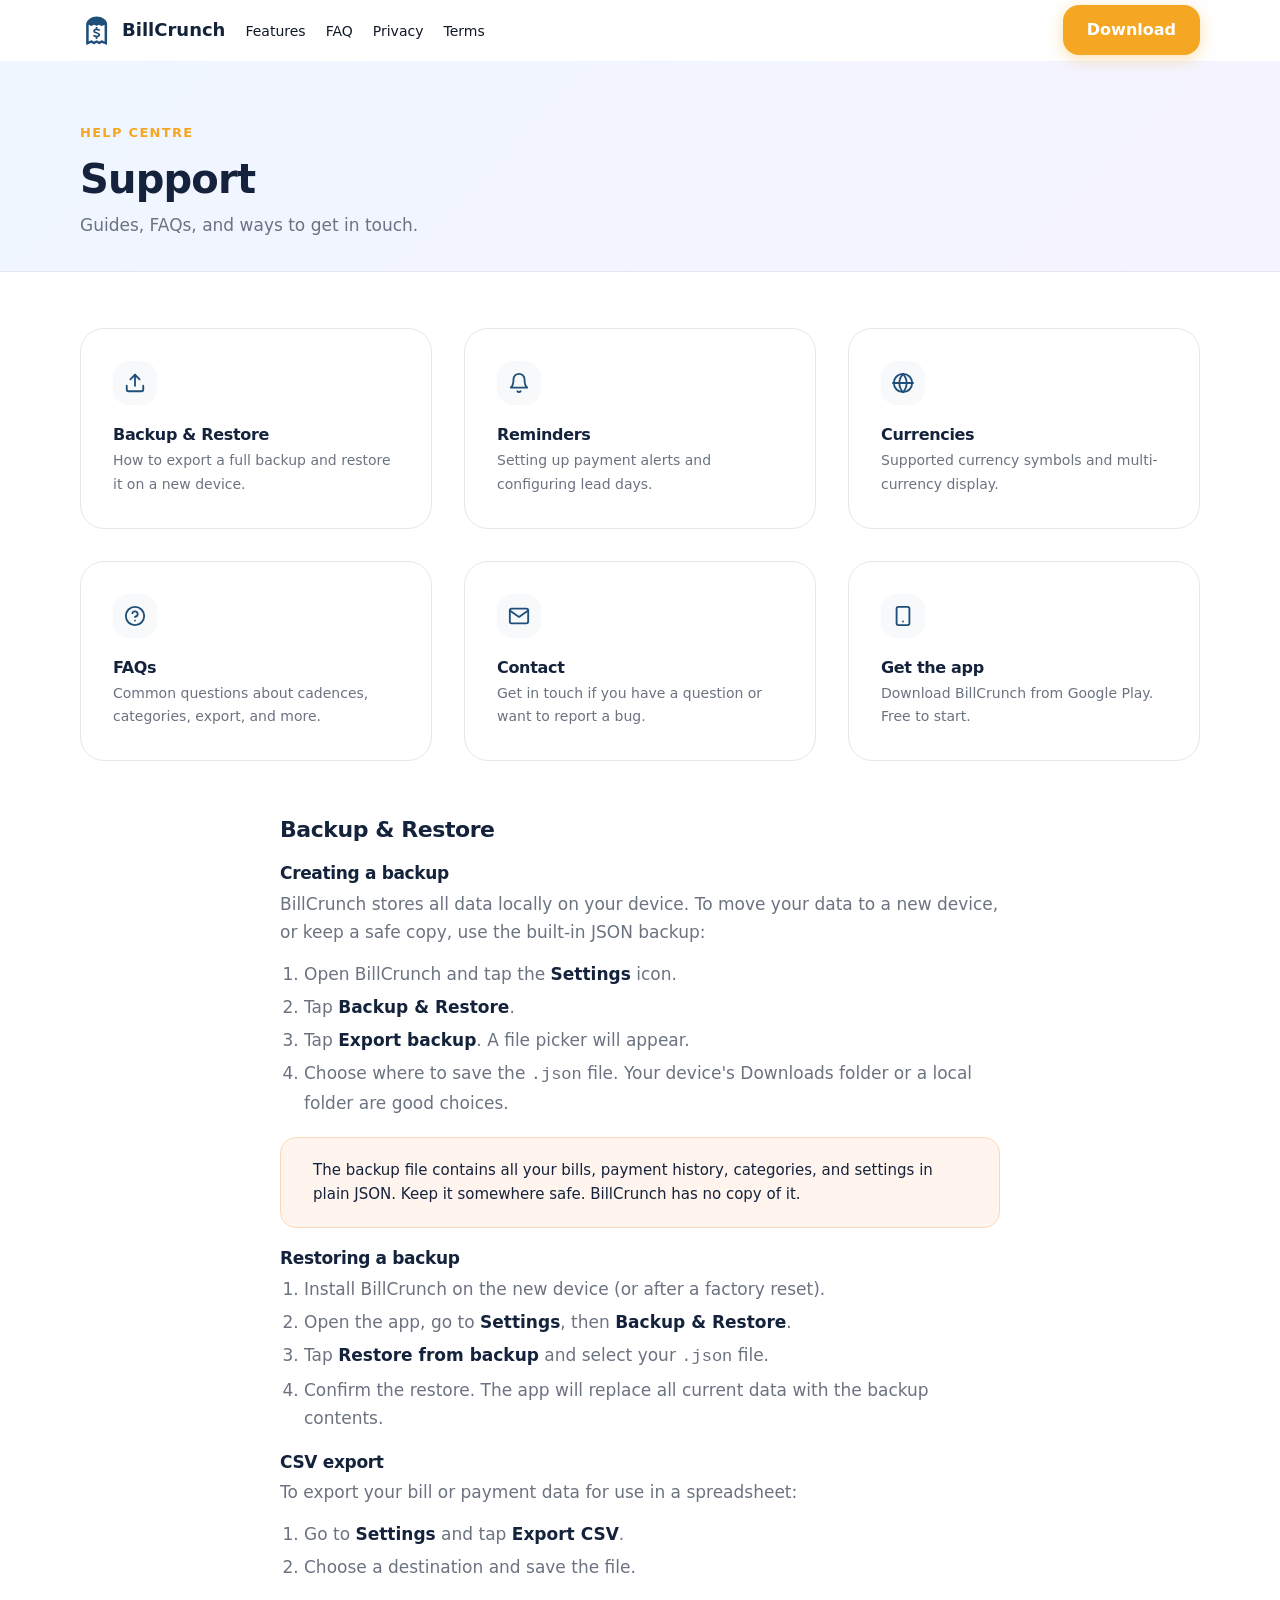
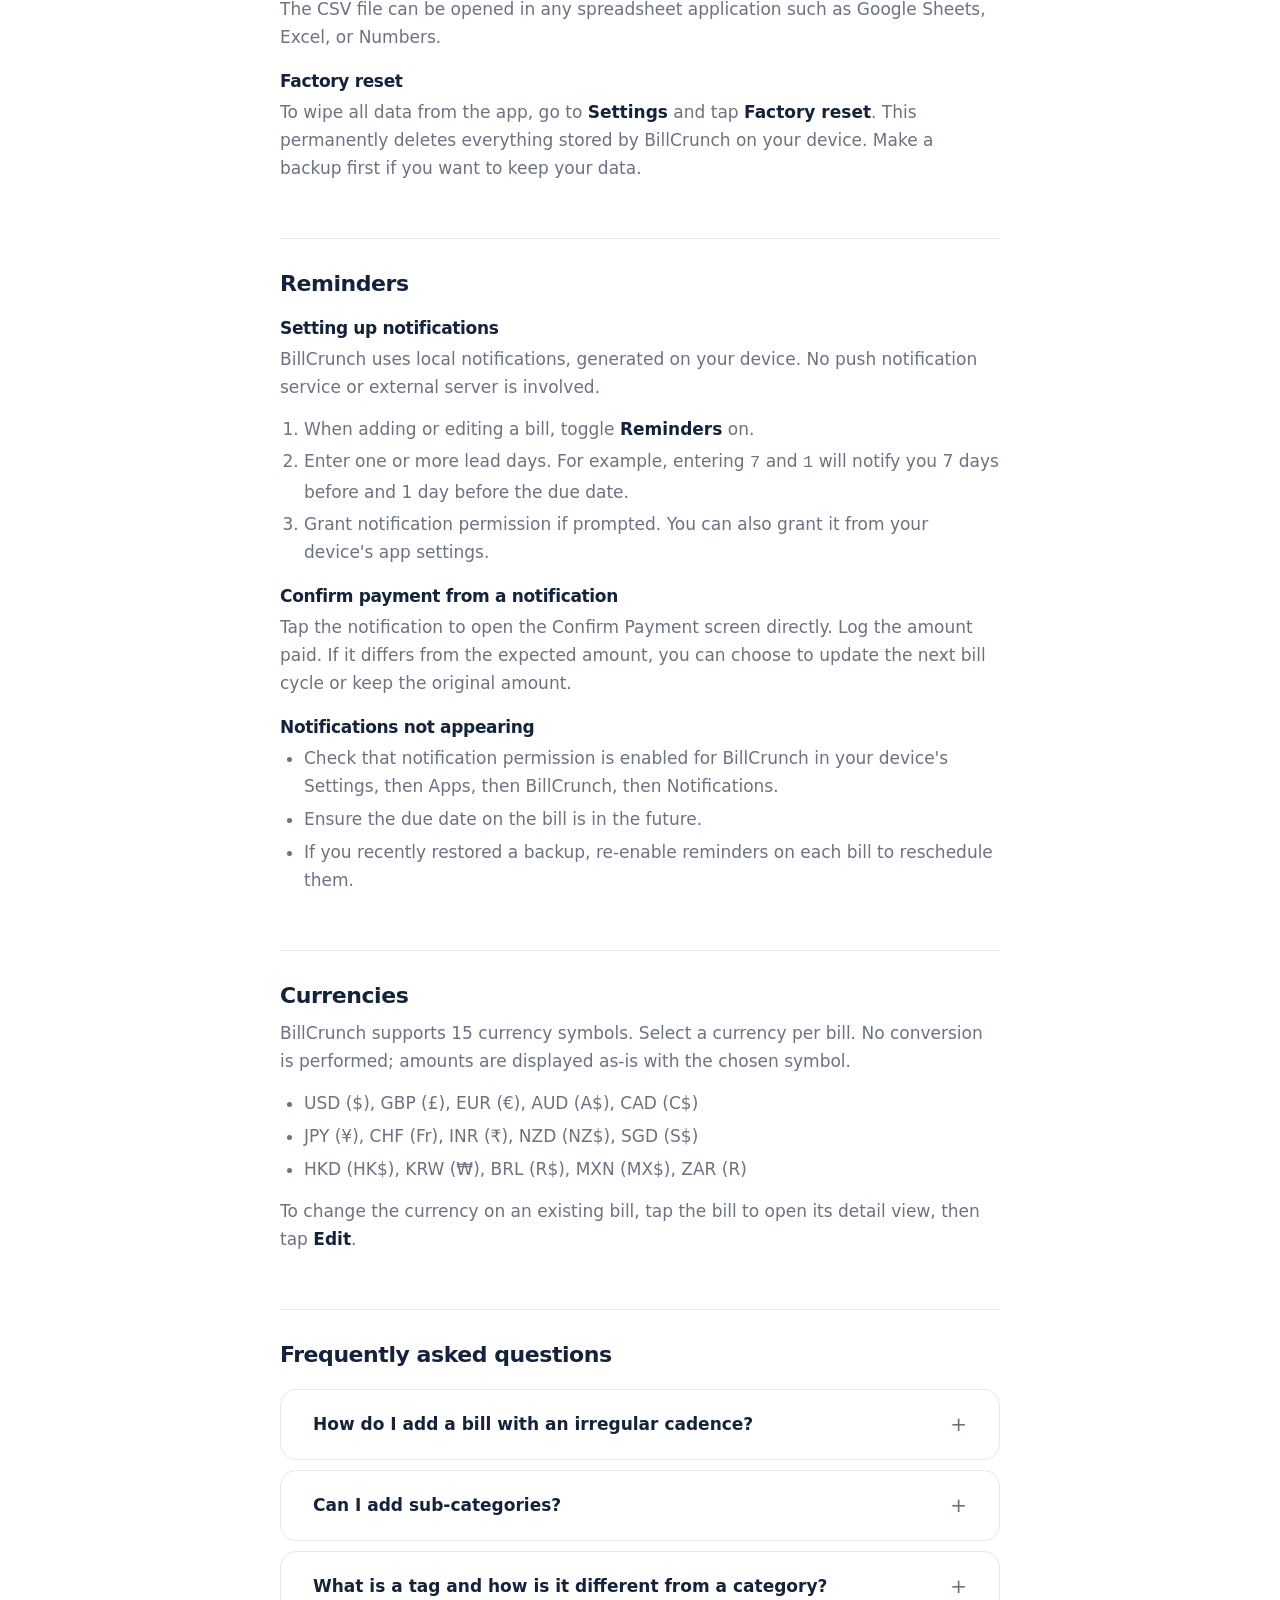
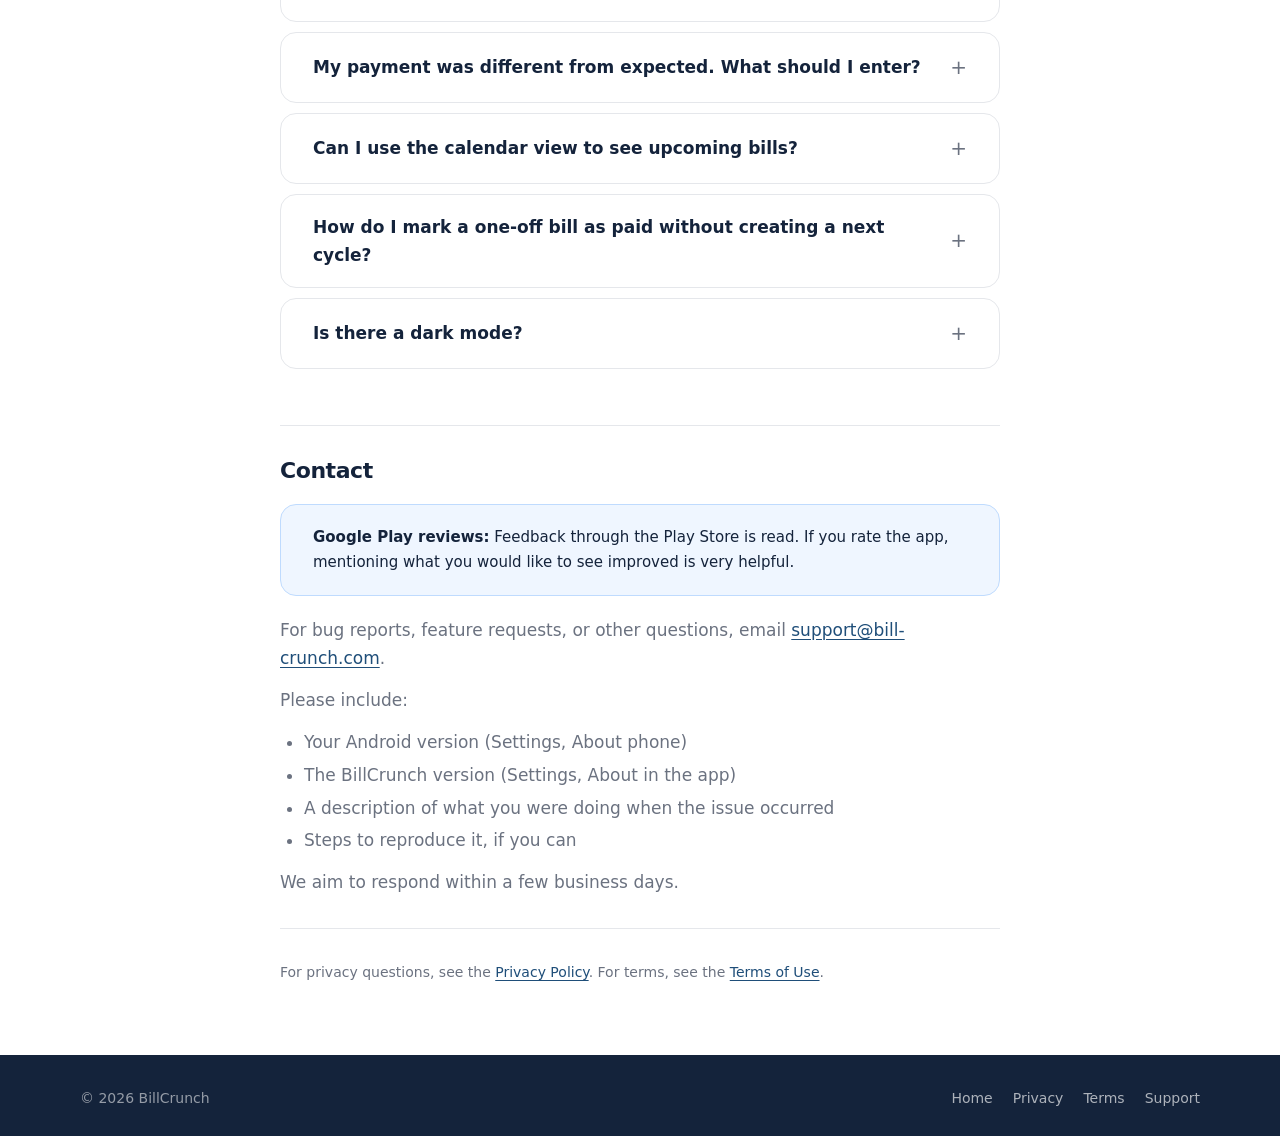
==== support.html @ 040e3c84 "Replit v3" ====
<!DOCTYPE html>
<html lang="en">
<head>
  <meta charset="UTF-8">
  <meta name="viewport" content="width=device-width, initial-scale=1.0">
  <title>Support — BillCrunch</title>
  <meta name="description" content="BillCrunch support: backup and restore guides, FAQs, and contact information.">

  <meta property="og:title"       content="Support — BillCrunch">
  <meta property="og:description" content="Help with BillCrunch: backup, restore, export, reminders, and more.">
  <meta property="og:url"         content="https://www.bill-crunch.com/support.html">
  <meta property="og:type"        content="website">

  <link rel="icon" href="assets/favicon.svg" type="image/svg+xml">
  <link rel="stylesheet" href="styles.css">

  <!-- Plausible analytics (uncomment with real domain when live) -->
  <!-- <script defer data-domain="bill-crunch.com" src="https://plausible.io/js/script.js"></script> -->
</head>
<body>

<a href="#main" class="skip-link">Skip to content</a>

<!-- ── Header ─────────────────────────────────────────────── -->
<header class="site-header inner-header" id="site-header" role="banner">
  <div class="container">
    <nav class="nav" aria-label="Main navigation">
      <a href="index.html" class="nav__logo" aria-label="BillCrunch home">
        <svg class="nav__logo-mark" viewBox="190 150 620 620" aria-hidden="true" color="var(--navy)">
          <path fill="currentColor" d="M715,713c1-69.4,0-370.5,0-373.6v-.2c-2.8-35.7-26-71.6-63.6-98.4-38.8-27.7-88.1-43-138.8-43s-96.3,15.4-135.3,42.2c-41,28.2-65.2,64.7-68.3,103h0c0,0,0,393,0,393-.2,3.4,1.2,6.3,3.8,8.1,2.7,1.9,6.4,2.5,10.5,1.3l86.5-36.5,2.1.6,46.7,26.2,7.5-.8,45.6-26.2c.2-.1.5-.1.6,0l44.5,25.2c5.5,3.2,9.7,1.4,13,0,7.5-3.2,15-8,22.3-12.8,6.3-4.1,12.9-8.4,19.1-11.2q2.8-1.3,5.2-.3c.7.3,1.4.6,2.3.9,14.3,5.3,28.7,11.9,42.8,18.2,12.8,5.7,25.9,11.7,39.1,16.8h.1c1.1.4,2.9.7,4.7.7s5.4-.6,7.2-2.2c2.2-2.1,2.8-5.5,2.4-26.1,0-2.2,0-3.9,0-4.8ZM420.3,378l1.2,1.8c.5-.2.9-.5,1.4-.7,6.6-3.1,13.2-7,19.5-10.8,6.2-3.7,12.7-7.6,19-10.4.5-.2,1-.5,1.5-.7,2.2-1.1,2.4-1,2.7-.9,6.2,3.2,12.6,7.1,18.7,10.9,6.5,4,13.3,8.2,20.1,11.6l1.1.6c5.1,2.6,7.1,2.9,13.2.3,6.6-2.9,13.3-7.2,19.8-11.5,6.5-4.3,13.2-8.7,19.4-11.2.3-.1.7-.3,1-.4.1,0,.3-.1.5-.2l45.7,25,.3.2c5.6,2.3,11.1,0,15.1-1.8.6-.2,1.1-.5,1.6-.7,9.5-3.9,18.7-8.5,27.7-13,5.3-2.7,10.8-5.4,16.3-8l.3,324.1c-5.4-1.4-14.6-6-22.8-10.1-5.2-2.6-10-5-14-6.7-.5-.2-1.1-.5-1.8-.8-7.4-3.2-13.8-5.8-17.6-5.5h-.9c0,0-.8.5-.8.5-9.9,4.8-19.6,10.4-29,15.8-5.1,2.9-10.3,6-15.6,8.8l-.9.2-51-26.5-50.4,26.2c-10.7-4.7-21-10.8-31-16.6-3.8-2.2-8.1-4.7-12.2-7.1l-.7-.3c-6-2.2-12.1.6-16.7,2.7-.9.4-1.8.8-2.6,1.1-8.2,3.4-16.3,7.1-24.2,10.8-5.1,2.4-10.4,4.8-15.7,7.1v-323.3c9.7,4.2,19.5,8.8,29,13.4,6.7,3.2,13.5,6.5,20.3,9.6,5.4,2.5,10.3,0,13.5-1.5l-1.1-1.8h0Z"/>
          <path fill="currentColor" d="M450.5,585.3c.7.4,1.4.8,2.2,1.2,12.8,7.4,27.6,11.3,41.8,14.6.2,2.6,0,9.2-.2,14.2-.2,6.7-.4,13,0,15.3.5,3.5,1.8,4.8,5.2,5.2,2.3.3,6.5.4,10.8.4s9.7-.2,12.2-.5c1.5-.2,5.4-.6,6-4.5l.3-29.6c30.3-5.8,46.9-18.6,50.5-39.3,6.9-39.5-28.4-51.2-56.7-60.5-4.5-1.5-8.8-2.9-12.9-4.4l-.8-.3c-5.8-2.1-23.3-8.6-25.1-14.5-.9-3.1-.7-5.9.7-8.4,2-3.6,6.5-6.5,12.4-8,23.2-6.1,47.2,5.6,63.3,15h.2c0,.1.2.2.2.2,1.5.5,2.9,0,3.7-.2,3.2-1,5.5-5.5,8.9-12.9,1.6-3.4,3.2-7,4.4-8.3l.3-.3.2-.4c.8-2.2.7-4.2-.2-5.7,0,0-1-1.5-11.7-7.1-11-5.8-23.7-10.2-37.8-13v-28.5c0-1.3-2-3.3-3.3-3.3h-26.9c-3.3,0-4,5.1-4,5.2-.3,2.2-.1,7.8,0,13.8.1,4.4.3,10.1.2,12.6-17.7,2.6-33,11.6-41.1,24.2-6.6,10.3-8.1,22.5-4.1,35.2,7.1,22.6,31.1,29.9,54.3,37,13.6,4.1,26.4,8,34.8,14.7,4,3.2,5.8,7,5.2,11-.7,4.8-4.8,9.1-10.6,11.4-22.1,8.6-50.5-2.5-61.7-7.7-.9-.4-2.1-1.2-3.4-2-4.5-2.8-11.4-7.1-15.1-1.4-1.8,2.7-6.6,13.8-7.7,17.1-2.5,7.7.4,9.7,5.3,12.4Z"/>
        </svg>
        BillCrunch
      </a>

      <ul class="nav__links" id="nav-links" role="list">
        <li><a href="index.html#features">Features</a></li>
        <li><a href="index.html#faq">FAQ</a></li>
        <li><a href="privacy.html">Privacy</a></li>
        <li><a href="terms.html">Terms</a></li>
      </ul>

      <!-- TODO: replace href with real Google Play listing URL -->
      <a href="#" class="btn btn--primary nav__cta">Download</a>

      <button class="nav__toggle" id="nav-toggle" aria-expanded="false" aria-controls="nav-links" aria-label="Toggle navigation">
        <span></span><span></span><span></span>
      </button>
    </nav>
  </div>
</header>

<!-- ── Inner hero ─────────────────────────────────────────── -->
<div class="inner-hero">
  <div class="container">
    <p class="section-eyebrow">Help centre</p>
    <h1>Support</h1>
    <p style="color:var(--muted); font-size:1.0625rem; margin-top:.5rem;">Guides, FAQs, and ways to get in touch.</p>
  </div>
</div>

<!-- ── Main ───────────────────────────────────────────────── -->
<main id="main">
  <div class="container">

    <!-- Quick-help cards -->
    <section class="support-cards" aria-label="Support topics">

      <a href="#backup" class="support-card">
        <div class="support-card__icon" aria-hidden="true">
          <svg viewBox="0 0 24 24" fill="none" stroke="currentColor" stroke-width="2" stroke-linecap="round" stroke-linejoin="round"><path d="M21 15v4a2 2 0 0 1-2 2H5a2 2 0 0 1-2-2v-4"/><polyline points="17 8 12 3 7 8"/><line x1="12" y1="3" x2="12" y2="15"/></svg>
        </div>
        <h3>Backup &amp; Restore</h3>
        <p>How to export a full backup and restore it on a new device.</p>
      </a>

      <a href="#reminders" class="support-card">
        <div class="support-card__icon" aria-hidden="true">
          <svg viewBox="0 0 24 24" fill="none" stroke="currentColor" stroke-width="2" stroke-linecap="round" stroke-linejoin="round"><path d="M18 8A6 6 0 0 0 6 8c0 7-3 9-3 9h18s-3-2-3-9"/><path d="M13.73 21a2 2 0 0 1-3.46 0"/></svg>
        </div>
        <h3>Reminders</h3>
        <p>Setting up payment alerts and configuring lead days.</p>
      </a>

      <a href="#currencies" class="support-card">
        <div class="support-card__icon" aria-hidden="true">
          <svg viewBox="0 0 24 24" fill="none" stroke="currentColor" stroke-width="2" stroke-linecap="round" stroke-linejoin="round"><circle cx="12" cy="12" r="10"/><line x1="1" y1="12" x2="23" y2="12"/><path d="M12 2a15.3 15.3 0 0 1 4 10 15.3 15.3 0 0 1-4 10 15.3 15.3 0 0 1-4-10 15.3 15.3 0 0 1 4-10z"/></svg>
        </div>
        <h3>Currencies</h3>
        <p>Supported currency symbols and multi-currency display.</p>
      </a>

      <a href="#faq" class="support-card">
        <div class="support-card__icon" aria-hidden="true">
          <svg viewBox="0 0 24 24" fill="none" stroke="currentColor" stroke-width="2" stroke-linecap="round" stroke-linejoin="round"><circle cx="12" cy="12" r="10"/><path d="M9.09 9a3 3 0 0 1 5.83 1c0 2-3 3-3 3"/><line x1="12" y1="17" x2="12.01" y2="17"/></svg>
        </div>
        <h3>FAQs</h3>
        <p>Common questions about cadences, categories, export, and more.</p>
      </a>

      <a href="#contact" class="support-card">
        <div class="support-card__icon" aria-hidden="true">
          <svg viewBox="0 0 24 24" fill="none" stroke="currentColor" stroke-width="2" stroke-linecap="round" stroke-linejoin="round"><path d="M4 4h16c1.1 0 2 .9 2 2v12c0 1.1-.9 2-2 2H4c-1.1 0-2-.9-2-2V6c0-1.1.9-2 2-2z"/><polyline points="22,6 12,13 2,6"/></svg>
        </div>
        <h3>Contact</h3>
        <p>Get in touch if you have a question or want to report a bug.</p>
      </a>

      <a href="index.html#get-the-app" class="support-card">
        <div class="support-card__icon" aria-hidden="true">
          <svg viewBox="0 0 24 24" fill="none" stroke="currentColor" stroke-width="2" stroke-linecap="round" stroke-linejoin="round"><rect x="5" y="2" width="14" height="20" rx="2" ry="2"/><line x1="12" y1="18" x2="12.01" y2="18"/></svg>
        </div>
        <h3>Get the app</h3>
        <p>Download BillCrunch from Google Play. Free to start.</p>
      </a>

    </section>

    <article class="prose-page prose-page--flush-top">

      <!-- Backup -->
      <h2 id="backup">Backup &amp; Restore</h2>

      <h3>Creating a backup</h3>
      <p>BillCrunch stores all data locally on your device. To move your data to a new device, or keep a safe copy, use the built-in JSON backup:</p>
      <ol>
        <li>Open BillCrunch and tap the <strong>Settings</strong> icon.</li>
        <li>Tap <strong>Backup &amp; Restore</strong>.</li>
        <li>Tap <strong>Export backup</strong>. A file picker will appear.</li>
        <li>Choose where to save the <code>.json</code> file. Your device's Downloads folder or a local folder are good choices.</li>
      </ol>
      <div class="callout">
        The backup file contains all your bills, payment history, categories, and settings in plain JSON. Keep it somewhere safe. BillCrunch has no copy of it.
      </div>

      <h3>Restoring a backup</h3>
      <ol>
        <li>Install BillCrunch on the new device (or after a factory reset).</li>
        <li>Open the app, go to <strong>Settings</strong>, then <strong>Backup &amp; Restore</strong>.</li>
        <li>Tap <strong>Restore from backup</strong> and select your <code>.json</code> file.</li>
        <li>Confirm the restore. The app will replace all current data with the backup contents.</li>
      </ol>

      <h3>CSV export</h3>
      <p>To export your bill or payment data for use in a spreadsheet:</p>
      <ol>
        <li>Go to <strong>Settings</strong> and tap <strong>Export CSV</strong>.</li>
        <li>Choose a destination and save the file.</li>
      </ol>
      <p>The CSV file can be opened in any spreadsheet application such as Google Sheets, Excel, or Numbers.</p>

      <h3>Factory reset</h3>
      <p>To wipe all data from the app, go to <strong>Settings</strong> and tap <strong>Factory reset</strong>. This permanently deletes everything stored by BillCrunch on your device. Make a backup first if you want to keep your data.</p>

      <!-- Reminders -->
      <h2 id="reminders">Reminders</h2>

      <h3>Setting up notifications</h3>
      <p>BillCrunch uses local notifications, generated on your device. No push notification service or external server is involved.</p>
      <ol>
        <li>When adding or editing a bill, toggle <strong>Reminders</strong> on.</li>
        <li>Enter one or more lead days. For example, entering <code>7</code> and <code>1</code> will notify you 7 days before and 1 day before the due date.</li>
        <li>Grant notification permission if prompted. You can also grant it from your device's app settings.</li>
      </ol>

      <h3>Confirm payment from a notification</h3>
      <p>Tap the notification to open the Confirm Payment screen directly. Log the amount paid. If it differs from the expected amount, you can choose to update the next bill cycle or keep the original amount.</p>

      <h3>Notifications not appearing</h3>
      <ul>
        <li>Check that notification permission is enabled for BillCrunch in your device's Settings, then Apps, then BillCrunch, then Notifications.</li>
        <li>Ensure the due date on the bill is in the future.</li>
        <li>If you recently restored a backup, re-enable reminders on each bill to reschedule them.</li>
      </ul>

      <!-- Currencies -->
      <h2 id="currencies">Currencies</h2>
      <p>BillCrunch supports 15 currency symbols. Select a currency per bill. No conversion is performed; amounts are displayed as-is with the chosen symbol.</p>
      <ul>
        <li>USD ($), GBP (&pound;), EUR (&euro;), AUD (A$), CAD (C$)</li>
        <li>JPY (&yen;), CHF (Fr), INR (&#x20B9;), NZD (NZ$), SGD (S$)</li>
        <li>HKD (HK$), KRW (&#x20A9;), BRL (R$), MXN (MX$), ZAR (R)</li>
      </ul>
      <p>To change the currency on an existing bill, tap the bill to open its detail view, then tap <strong>Edit</strong>.</p>

      <!-- FAQ -->
      <h2 id="faq">Frequently asked questions</h2>

      <div class="faq-list" style="margin-top:var(--space-md);">

        <details class="faq-item">
          <summary>How do I add a bill with an irregular cadence?</summary>
          <div class="faq-body">
            <p>When adding a bill, choose <strong>Custom</strong> from the cadence options. Enter the number of units and select Days, Weeks, or Months. For example, "every 5 weeks" or "every 3 months".</p>
          </div>
        </details>

        <details class="faq-item">
          <summary>Can I add sub-categories?</summary>
          <div class="faq-body">
            <p>Yes. Under each of the six main categories (Property, Subscriptions, Utilities, Insurance, Vehicle, Personal) you can add, rename, or remove sub-categories. Go to <strong>Settings</strong>, then <strong>Categories</strong> to manage them.</p>
          </div>
        </details>

        <details class="faq-item">
          <summary>What is a tag and how is it different from a category?</summary>
          <div class="faq-body">
            <p>Categories are the primary grouping (the six defaults). Tags are optional free-form labels you can add to any bill as a secondary filter. For example, you might tag several bills as "Business" to view them separately from personal expenses.</p>
          </div>
        </details>

        <details class="faq-item">
          <summary>My payment was different from expected. What should I enter?</summary>
          <div class="faq-body">
            <p>In the Confirm Payment screen, enter the amount you actually paid. BillCrunch will record the variance. You can then choose whether to update the expected amount for future cycles or leave it as-is.</p>
          </div>
        </details>

        <details class="faq-item">
          <summary>Can I use the calendar view to see upcoming bills?</summary>
          <div class="faq-body">
            <p>Yes. The Calendar tab shows all due dates across the month. Tap a date to see which bills are due on that day.</p>
          </div>
        </details>

        <details class="faq-item">
          <summary>How do I mark a one-off bill as paid without creating a next cycle?</summary>
          <div class="faq-body">
            <p>When you confirm payment for a one-off bill, BillCrunch records it in history and marks it as complete. No next cycle is created. The bill will appear in your history but will no longer appear in the dashboard or forecast.</p>
          </div>
        </details>

        <details class="faq-item">
          <summary>Is there a dark mode?</summary>
          <div class="faq-body">
            <p>BillCrunch follows your device's system appearance setting. If your device is set to dark mode, the app will display in dark mode automatically.</p>
          </div>
        </details>

      </div>

      <!-- Contact -->
      <h2 id="contact">Contact</h2>

      <div class="callout callout--blue">
        <strong>Google Play reviews:</strong> Feedback through the Play Store is read. If you rate the app, mentioning what you would like to see improved is very helpful.
      </div>

      <p>For bug reports, feature requests, or other questions, email <a href="mailto:support@bill-crunch.com">support@bill-crunch.com</a>.</p>
      <p>Please include:</p>
      <ul>
        <li>Your Android version (Settings, About phone)</li>
        <li>The BillCrunch version (Settings, About in the app)</li>
        <li>A description of what you were doing when the issue occurred</li>
        <li>Steps to reproduce it, if you can</li>
      </ul>
      <p>We aim to respond within a few business days.</p>

      <hr class="divider">
      <p class="prose-footnote">For privacy questions, see the <a href="privacy.html">Privacy Policy</a>. For terms, see the <a href="terms.html">Terms of Use</a>.</p>

    </article>
  </div>
</main>

<!-- ── Slim footer ─────────────────────────────────────────── -->
<footer class="inner-footer" role="contentinfo">
  <div class="container">
    <div class="inner-footer__inner">
      <p>&copy; <span class="footer-year"></span> BillCrunch</p>
      <nav class="inner-footer__links" aria-label="Footer navigation">
        <a href="index.html">Home</a>
        <a href="privacy.html">Privacy</a>
        <a href="terms.html">Terms</a>
        <a href="support.html" aria-current="page">Support</a>
      </nav>
    </div>
  </div>
</footer>

<script>
  const header = document.getElementById('site-header');
  window.addEventListener('scroll', () => {
    header.classList.toggle('scrolled', window.scrollY > 8);
  }, { passive: true });

  const toggle = document.getElementById('nav-toggle');
  const links  = document.getElementById('nav-links');
  toggle.addEventListener('click', () => {
    const open = toggle.getAttribute('aria-expanded') === 'true';
    toggle.setAttribute('aria-expanded', String(!open));
    links.classList.toggle('is-open', !open);
  });

  document.querySelectorAll('.footer-year').forEach(el => {
    el.textContent = new Date().getFullYear();
  });
</script>

</body>
</html>
---- styles.css ----
/* ============================================================
   BillCrunch — shared stylesheet
   Design language v2 "lively"
   System fonts only | No external dependencies
   ============================================================ */

/* ── Custom properties ─────────────────────────────────────── */
:root {
  /* Brand */
  --navy:       #1F4E79;
  --ink:        #14233B;
  --orange:     #F5A623;
  --orange-dk:  #D48B15;

  /* Category palette */
  --cat-property:     #FF6B6B;
  --cat-subscriptions:#A78BFA;
  --cat-utilities:    #FFD60A;
  --cat-insurance:    #3B82F6;
  --cat-vehicle:      #30D158;
  --cat-personal:     #FF9F0A;

  /* Section tints */
  --tint-peach:   #FFF4EE;
  --tint-lavender:#F5F3FF;
  --tint-mint:    #EDFBF4;
  --tint-sky:     #EFF6FF;

  /* Neutrals */
  --surface:  #FFFFFF;
  --bg:       #F8F9FA;
  --border:   #E5E7EB;
  --text:     #111827;
  --muted:    #6B7280;
  --light-text:#9CA3AF;

  /* Spacing */
  --space-xs:  .375rem;
  --space-sm:  .75rem;
  --space-md:  1.25rem;
  --space-lg:  2rem;
  --space-xl:  3.5rem;
  --space-2xl: 6rem;

  /* Layout */
  --max-w:   1200px;
  --col-gap: clamp(1rem, 3vw, 2rem);

  /* Typography */
  --font-sans: ui-sans-serif, system-ui, -apple-system, BlinkMacSystemFont,
               "Segoe UI", Roboto, "Helvetica Neue", Arial, sans-serif;
  --font-mono: ui-monospace, "Cascadia Code", "Fira Mono", monospace;

  /* Radius */
  --r-sm: .5rem;
  --r-md: 1rem;
  --r-lg: 1.5rem;
  --r-xl: 2rem;

  /* Shadows */
  --shadow-sm:  0 1px 3px rgba(0,0,0,.08), 0 1px 2px rgba(0,0,0,.06);
  --shadow-md:  0 4px 16px rgba(0,0,0,.10), 0 2px 6px rgba(0,0,0,.06);
  --shadow-lg:  0 12px 40px rgba(0,0,0,.14);
  --shadow-card:0 8px 32px rgba(31,78,121,.12);

  /* Transitions */
  --ease: cubic-bezier(.25,.46,.45,.94);
}

/* ── Reset ─────────────────────────────────────────────────── */
*, *::before, *::after { box-sizing: border-box; margin: 0; padding: 0; }

html {
  font-size: 100%;
  scroll-behavior: smooth;
  -webkit-text-size-adjust: 100%;
}

@media (prefers-reduced-motion: reduce) {
  html { scroll-behavior: auto; }
  *, *::before, *::after { animation-duration: .01ms !important; transition-duration: .01ms !important; }
}

body {
  font-family: var(--font-sans);
  font-size: clamp(.9375rem, 1.5vw + .5rem, 1.0625rem);
  line-height: 1.65;
  color: var(--text);
  background: var(--surface);
  -webkit-font-smoothing: antialiased;
}

img, svg { display: block; max-width: 100%; }
a { color: var(--navy); text-decoration: underline; text-underline-offset: .2em; }
a:hover { color: var(--orange-dk); }

h1,h2,h3,h4 {
  line-height: 1.2;
  font-weight: 700;
  letter-spacing: -.02em;
}

ul, ol { padding-left: 1.5rem; }

button {
  font-family: inherit;
  cursor: pointer;
  border: none;
  background: none;
}

/* ── Skip link ─────────────────────────────────────────────── */
.skip-link {
  position: absolute;
  top: -999px;
  left: 1rem;
  background: var(--navy);
  color: #fff;
  padding: .5rem 1rem;
  border-radius: var(--r-sm);
  font-size: .875rem;
  font-weight: 600;
  text-decoration: none;
  z-index: 1000;
  transition: top .2s;
}
.skip-link:focus { top: 1rem; }

/* ── Focus ring ─────────────────────────────────────────────── */
:focus-visible {
  outline: 3px solid var(--orange);
  outline-offset: 3px;
  border-radius: 3px;
}

/* ── Layout helpers ─────────────────────────────────────────── */
.container {
  width: 100%;
  max-width: var(--max-w);
  margin-inline: auto;
  padding-inline: clamp(1rem, 4vw, 2.5rem);
}

.section {
  padding-block: var(--space-2xl);
}
.section--sm {
  padding-block: var(--space-xl);
}

/* ── Headings ───────────────────────────────────────────────── */
.section-eyebrow {
  display: inline-block;
  font-size: .8125rem;
  font-weight: 700;
  letter-spacing: .1em;
  text-transform: uppercase;
  color: var(--orange);
  margin-bottom: var(--space-sm);
}

.section-title {
  font-size: clamp(1.75rem, 4vw + .5rem, 2.75rem);
  color: var(--ink);
  margin-bottom: var(--space-sm);
}

.section-title .accent { color: var(--orange); }

.section-sub {
  font-size: clamp(1rem, 1.5vw + .4rem, 1.125rem);
  color: var(--muted);
  max-width: 56ch;
}

.text-center { text-align: center; }
.text-center .section-sub { margin-inline: auto; }

/* ── Buttons ────────────────────────────────────────────────── */
.btn {
  display: inline-flex;
  align-items: center;
  gap: .5rem;
  padding: .75rem 1.5rem;
  border-radius: var(--r-md);
  font-size: 1rem;
  font-weight: 600;
  text-decoration: none;
  transition: transform .15s var(--ease), box-shadow .15s var(--ease);
  white-space: nowrap;
}
.btn:hover { transform: translateY(-2px); }
.btn:active { transform: translateY(0); }

.btn--primary {
  background: var(--orange);
  color: #fff;
  box-shadow: 0 4px 16px rgba(245,166,35,.35);
}
.btn--primary:hover {
  background: var(--orange-dk);
  color: #fff;
  box-shadow: 0 8px 24px rgba(245,166,35,.45);
}

.btn--ghost {
  background: transparent;
  color: var(--navy);
  border: 2px solid var(--navy);
}
.btn--ghost:hover {
  background: var(--navy);
  color: #fff;
}

.btn--ghost-white {
  background: transparent;
  color: #fff;
  border: 2px solid rgba(255,255,255,.5);
}
.btn--ghost-white:hover {
  background: rgba(255,255,255,.12);
  border-color: #fff;
}

/* ── Store pair: combined badge + QR card ────────────────────── */
.store-pair {
  display: flex;
  gap: .75rem;
  flex-wrap: wrap;
  margin-top: var(--space-lg);
}

.store-qr-card {
  display: flex;
  flex-direction: column;
  align-items: flex-start;
  gap: .625rem;
}

/* QR panel — desktop only */
.store-qr-card__qr {
  background: #fff;
  border: 1px solid var(--border);
  border-radius: var(--r-md);
  padding: .625rem;
  display: flex;
  flex-direction: column;
  align-items: center;
  gap: .375rem;
  box-shadow: var(--shadow-sm);
}
.store-qr-card__qr svg { width: 100px; height: 100px; display: block; }
.store-qr-card__scan {
  font-size: .625rem;
  font-weight: 600;
  color: var(--muted);
  letter-spacing: .04em;
  text-transform: uppercase;
}
.store-qr-card--coming { opacity: .45; }
.store-qr-card--coming .store-qr-card__scan { color: var(--muted); }

/* CTA section store pair — badges use translucent style */
.cta-store-pair .store-badge {
  background: rgba(255,255,255,.12);
  border: 1px solid rgba(255,255,255,.2);
}
.cta-store-pair .store-badge:hover { background: rgba(255,255,255,.2); }
.cta-store-pair .store-qr-card__qr { border-color: rgba(255,255,255,.15); }

@media (max-width: 860px) {
  .store-qr-card__qr { display: none; }
}

/* ── Store badges ───────────────────────────────────────────── */
.badge-group {
  display: flex;
  flex-wrap: wrap;
  gap: .75rem;
  align-items: center;
}

.store-badge {
  display: inline-flex;
  align-items: center;
  gap: .625rem;
  padding: .625rem 1.125rem;
  background: var(--ink);
  color: #fff;
  border-radius: var(--r-md);
  text-decoration: none;
  transition: transform .15s var(--ease), opacity .15s;
  font-size: .9375rem;
}
.store-badge:hover { transform: translateY(-2px); color: #fff; }
.store-badge--coming {
  opacity: .45;
  cursor: default;
  pointer-events: none;
  filter: grayscale(.3);
}
.store-badge__icon { width: 22px; height: 22px; flex-shrink: 0; }
.store-badge__text { display: flex; flex-direction: column; line-height: 1.15; }
.store-badge__label { font-size: .65rem; font-weight: 400; opacity: .8; letter-spacing: .04em; }
.store-badge__name  { font-size: .9375rem; font-weight: 700; }

/* ── Navigation ─────────────────────────────────────────────── */
.site-header {
  position: sticky;
  top: 0;
  z-index: 200;
  background: rgba(255,255,255,.96);
  backdrop-filter: blur(10px);
  -webkit-backdrop-filter: blur(10px);
  border-bottom: 1px solid transparent;
  transition: border-color .2s, box-shadow .2s;
}
.site-header.scrolled {
  border-color: var(--border);
  box-shadow: 0 2px 12px rgba(0,0,0,.06);
}

.nav {
  display: flex;
  align-items: center;
  justify-content: space-between;
  gap: var(--space-md);
  height: 64px;
}

.nav__logo {
  display: flex;
  align-items: center;
  gap: .625rem;
  text-decoration: none;
  color: var(--ink);
  font-weight: 700;
  font-size: 1.125rem;
  flex-shrink: 0;
}
.nav__logo svg { width: 32px; height: 32px; }
.nav__logo-mark { width: 32px; height: 32px; flex-shrink: 0; color: var(--navy); }

.nav__links {
  display: flex;
  list-style: none;
  padding: 0;
  gap: var(--space-md);
  align-items: center;
}
.nav__links a {
  font-size: .9375rem;
  font-weight: 500;
  color: var(--text);
  text-decoration: none;
  transition: color .15s;
}
.nav__links a:hover { color: var(--navy); }

.nav__cta { margin-left: auto; flex-shrink: 0; }

/* Mobile menu */
.nav__toggle {
  display: none;
  flex-direction: column;
  gap: 5px;
  padding: 8px;
  border-radius: var(--r-sm);
  cursor: pointer;
}
.nav__toggle span {
  display: block;
  width: 22px;
  height: 2px;
  background: var(--ink);
  border-radius: 2px;
  transition: transform .25s var(--ease), opacity .2s;
}
.nav__toggle[aria-expanded="true"] span:nth-child(1) { transform: translateY(7px) rotate(45deg); }
.nav__toggle[aria-expanded="true"] span:nth-child(2) { opacity: 0; }
.nav__toggle[aria-expanded="true"] span:nth-child(3) { transform: translateY(-7px) rotate(-45deg); }

@media (max-width: 980px) {
  .nav__toggle { display: flex; }
  .nav__links {
    display: none;
    position: absolute;
    top: 64px;
    left: 0;
    right: 0;
    background: #fff;
    flex-direction: column;
    align-items: flex-start;
    gap: 0;
    padding: var(--space-md);
    border-bottom: 1px solid var(--border);
    box-shadow: var(--shadow-md);
  }
  .nav__links.is-open { display: flex; }
  .nav__links li { width: 100%; }
  .nav__links a {
    display: block;
    padding: .75rem 0;
    border-bottom: 1px solid var(--border);
    font-size: 1rem;
  }
  .nav__links li:last-child a { border-bottom: none; }
  .nav__cta { display: none; }
}

/* ── Inner-page header (privacy / support / terms) ─────────── */
.inner-header .nav { height: 60px; }
.inner-header .nav__links a { font-size: .875rem; }

/* ── Hero ───────────────────────────────────────────────────── */
.hero {
  background: linear-gradient(160deg, #F0F7FF 0%, #FFF8F0 50%, #F5F3FF 100%);
  padding-block: clamp(4rem, 8vw, 7rem) clamp(3rem, 6vw, 6rem);
  overflow: hidden;
}

.hero__inner {
  display: grid;
  grid-template-columns: 1fr 1fr;
  gap: var(--space-xl);
  align-items: center;
}

.hero__headline {
  font-size: clamp(2rem, 5vw + .5rem, 3.5rem);
  color: var(--ink);
  line-height: 1.1;
  margin-bottom: var(--space-md);
}
.hero__headline .accent { color: var(--orange); }

.hero__sub {
  font-size: clamp(1rem, 1.5vw + .5rem, 1.25rem);
  color: var(--muted);
  max-width: 46ch;
  margin-bottom: var(--space-lg);
}

.hero__badges { margin-bottom: var(--space-md); }

.hero__trust {
  display: flex;
  align-items: center;
  gap: .5rem;
  font-size: .875rem;
  color: var(--muted);
}
.hero__trust svg { color: var(--cat-vehicle); }

/* Phone frame */
.hero__visual {
  position: relative;
  display: flex;
  justify-content: center;
  padding: var(--space-md);
}

.phone-frame {
  position: relative;
  width: clamp(180px, 26vw, 280px);
  aspect-ratio: 9 / 19;
  background: var(--ink);
  border-radius: 2.5rem;
  box-shadow: var(--shadow-lg), 0 0 0 8px rgba(20,35,59,.15);
  overflow: hidden;
  z-index: 2;
}
.phone-frame::before {
  content: "";
  position: absolute;
  top: 12px;
  left: 50%;
  transform: translateX(-50%);
  width: 60px;
  height: 6px;
  background: rgba(255,255,255,.15);
  border-radius: 3px;
  z-index: 3;
}
.phone-frame img {
  width: 100%;
  height: 100%;
  object-fit: cover;
  object-position: top;
}
.phone-frame__placeholder {
  width: 100%;
  height: 100%;
  background: linear-gradient(180deg, var(--navy) 0%, var(--ink) 100%);
  display: flex;
  flex-direction: column;
  align-items: center;
  justify-content: center;
  gap: .75rem;
  padding: 1.5rem;
}
.phone-frame__placeholder-icon {
  width: 56px;
  height: 56px;
  background: rgba(255,255,255,.08);
  border-radius: 1rem;
  display: flex;
  align-items: center;
  justify-content: center;
  font-size: 1.75rem;
}
.phone-frame__placeholder p {
  font-size: .75rem;
  color: rgba(255,255,255,.4);
  text-align: center;
  line-height: 1.4;
}

/* Floating product-preview cards */
.float-card {
  position: absolute;
  background: #fff;
  border-radius: var(--r-md);
  box-shadow: var(--shadow-card);
  padding: .625rem .875rem;
  display: flex;
  align-items: center;
  gap: .5rem;
  z-index: 4;
  font-size: .8125rem;
  white-space: nowrap;
  animation: float 4s ease-in-out infinite;
}
.float-card__dot {
  width: 10px; height: 10px;
  border-radius: 50%;
  flex-shrink: 0;
}
.float-card__label { color: var(--muted); font-weight: 500; }
.float-card__value { color: var(--ink); font-weight: 700; }

.float-card--peak {
  top: 12%;
  right: -8%;
  animation-delay: 0s;
}
.float-card--avg {
  bottom: 25%;
  right: -10%;
  animation-delay: 1s;
}
.float-card--total {
  bottom: 12%;
  left: -8%;
  animation-delay: 2s;
}
.float-card--next {
  top: 25%;
  left: -10%;
  animation-delay: .5s;
}

@keyframes float {
  0%, 100% { transform: translateY(0); }
  50%       { transform: translateY(-8px); }
}

@media (max-width: 980px) {
  .hero__inner { grid-template-columns: 1fr; text-align: center; }
  .hero__sub { margin-inline: auto; }
  .hero__badges { justify-content: center; }
  .hero__trust { justify-content: center; }
  .hero__visual { order: -1; }
  .float-card--peak  { right: -2%; }
  .float-card--avg   { right: -2%; }
  .float-card--total { left: -2%; }
  .float-card--next  { left: -2%; }
}

@media (max-width: 720px) {
  .float-card { display: none; }
}

/* ── Problem band ───────────────────────────────────────────── */
.problem-band {
  background: var(--tint-peach);
  padding-block: var(--space-xl);
  text-align: center;
}

.problem-band__title {
  font-size: clamp(1.25rem, 2.5vw + .5rem, 1.75rem);
  color: var(--ink);
  max-width: 52ch;
  margin-inline: auto;
  margin-bottom: var(--space-md);
}

.problem-pillars {
  display: flex;
  flex-wrap: wrap;
  justify-content: center;
  gap: .75rem;
  margin-top: var(--space-md);
}

.problem-pill {
  display: inline-flex;
  align-items: center;
  gap: .5rem;
  background: #fff;
  border: 1px solid var(--border);
  border-radius: 999px;
  padding: .4375rem 1rem;
  font-size: .875rem;
  color: var(--ink);
  font-weight: 500;
}
.problem-pill .icon-circle { width: 22px; height: 22px; font-size: .7rem; }

/* ── Features ───────────────────────────────────────────────── */
.features-grid {
  display: grid;
  grid-template-columns: repeat(auto-fit, minmax(280px, 1fr));
  gap: var(--col-gap);
  margin-top: var(--space-xl);
}

.feature-card {
  background: var(--surface);
  border: 1px solid var(--border);
  border-radius: var(--r-lg);
  padding: var(--space-lg);
  transition: transform .2s var(--ease), box-shadow .2s;
}
.feature-card:hover {
  transform: translateY(-4px);
  box-shadow: var(--shadow-card);
}

.feature-card__icon {
  margin-bottom: var(--space-md);
}

.feature-card__title {
  font-size: 1.0625rem;
  font-weight: 700;
  color: var(--ink);
  margin-bottom: .5rem;
}
.feature-card__desc {
  font-size: .9375rem;
  color: var(--muted);
  line-height: 1.55;
}

/* ── Icon circle ────────────────────────────────────────────── */
.icon-circle {
  display: inline-flex;
  align-items: center;
  justify-content: center;
  width: 48px;
  height: 48px;
  border-radius: 50%;
  flex-shrink: 0;
  font-weight: 700;
  font-size: .875rem;
}
.icon-circle svg { width: 22px; height: 22px; }

/* ── Forecast spotlight ─────────────────────────────────────── */
.forecast-band {
  background: var(--tint-lavender);
}

.forecast__inner {
  display: grid;
  grid-template-columns: 1fr 1fr;
  gap: var(--space-xl);
  align-items: center;
}

.forecast__chart {
  background: var(--surface);
  border-radius: var(--r-xl);
  padding: var(--space-lg);
  box-shadow: var(--shadow-card);
}

.forecast__chart-title {
  font-size: .8125rem;
  font-weight: 700;
  text-transform: uppercase;
  letter-spacing: .08em;
  color: var(--muted);
  margin-bottom: var(--space-md);
}

.bar-chart {
  display: flex;
  align-items: flex-end;
  gap: 6px;
  height: 120px;
}

.bar-col {
  flex: 1;
  display: flex;
  flex-direction: column;
  align-items: center;
  gap: 4px;
  height: 100%;
  justify-content: flex-end;
}
.bar-col__bar {
  width: 100%;
  border-radius: 3px 3px 0 0;
  min-height: 4px;
  background: rgba(20,35,59,.2);
}
.bar-col__label {
  font-size: .6rem;
  color: var(--muted);
  font-weight: 600;
}
.bar-col--peak { position: relative; }
.bar-col--peak .bar-col__bar { background: var(--orange); }
.bar-col--peak .bar-col__label { color: var(--orange); font-weight: 700; }
.bar-col__peak-tag {
  font-size: .55rem;
  font-weight: 800;
  text-transform: uppercase;
  letter-spacing: .06em;
  color: var(--orange);
  background: rgba(245,166,35,.12);
  border-radius: 3px;
  padding: .1rem .35rem;
  white-space: nowrap;
  margin-bottom: 2px;
}

.forecast__stats {
  display: grid;
  grid-template-columns: 1fr 1fr;
  gap: var(--space-sm);
  margin-top: var(--space-md);
}
.forecast__stat {
  background: var(--bg);
  border-radius: var(--r-md);
  padding: .75rem;
}
.forecast__stat-label { font-size: .75rem; color: var(--muted); font-weight: 500; }
.forecast__stat-value { font-size: 1.125rem; font-weight: 700; color: var(--ink); }

.forecast__points {
  list-style: none;
  padding: 0;
  display: flex;
  flex-direction: column;
  gap: var(--space-md);
  margin-top: var(--space-lg);
}
.forecast__point {
  display: flex;
  gap: .875rem;
  align-items: flex-start;
}
.forecast__point-icon {
  flex-shrink: 0;
  width: 36px;
  height: 36px;
  border-radius: 50%;
  background: rgba(167,139,250,.15);
  display: flex;
  align-items: center;
  justify-content: center;
}
.forecast__point-icon svg { width: 18px; height: 18px; color: #7C3AED; }
.forecast__point-text strong { display: block; font-size: .9375rem; color: var(--ink); }
.forecast__point-text span  { font-size: .875rem; color: var(--muted); }

@media (max-width: 980px) {
  .forecast__inner { grid-template-columns: 1fr; }
}

/* ── How it works ───────────────────────────────────────────── */
.steps-flow {
  display: flex;
  align-items: flex-start;
  justify-content: center;
  margin-top: var(--space-xl);
}

.step-node {
  flex: 1;
  max-width: 200px;
  display: flex;
  flex-direction: column;
  align-items: center;
  text-align: center;
  gap: .75rem;
  padding: 0 .5rem;
}

.step-node__num {
  width: 52px;
  height: 52px;
  border-radius: 50%;
  background: var(--navy);
  color: #fff;
  font-size: 1.375rem;
  font-weight: 800;
  display: flex;
  align-items: center;
  justify-content: center;
  flex-shrink: 0;
}

.step-node__title {
  font-size: 1rem;
  font-weight: 700;
  color: var(--ink);
}

.step-node__sub {
  font-size: .875rem;
  color: var(--muted);
  line-height: 1.5;
  margin-top: -.25rem;
}

.step-node__arrow {
  flex: 0 0 32px;
  height: 2px;
  background: var(--border);
  align-self: center;
  margin-bottom: 5.5rem; /* visual alignment with circle row */
  position: relative;
}
.step-node__arrow::after {
  content: '';
  position: absolute;
  right: -5px;
  top: -4px;
  border: 5px solid transparent;
  border-left-color: var(--border);
}

@media (max-width: 680px) {
  .steps-flow {
    flex-direction: column;
    align-items: center;
    gap: var(--space-md);
  }
  .step-node {
    max-width: 100%;
    flex-direction: row;
    text-align: left;
    gap: 1rem;
    padding: 0;
  }
  .step-node__title, .step-node__sub { margin-top: 0; }
  .step-node__arrow {
    width: 2px;
    height: 20px;
    flex: 0 0 auto;
    align-self: center;
    margin-bottom: 0;
    margin-left: 25px;
  }
  .step-node__arrow::after {
    right: -4px;
    top: auto;
    bottom: -5px;
    border: 5px solid transparent;
    border-top-color: var(--border);
    border-left-color: transparent;
  }
}

/* ── Gallery ────────────────────────────────────────────────── */
.gallery-band {
  background: var(--tint-sky);
}

.gallery-track {
  display: grid;
  grid-template-columns: repeat(4, 1fr);
  gap: var(--col-gap);
  margin-top: var(--space-xl);
  align-items: end;
}

.gallery-item {
  display: flex;
  flex-direction: column;
  align-items: center;
  gap: .75rem;
}
.gallery-item__label {
  font-size: .8125rem;
  font-weight: 600;
  color: var(--muted);
  text-align: center;
}

.phone-frame--sm {
  width: 100%;
  aspect-ratio: 9 / 19;
  border-radius: 1.75rem;
  box-shadow: var(--shadow-md);
}
.phone-frame--sm.phone-frame {
  width: 100%;
}

@media (max-width: 980px) {
  .gallery-track {
    grid-template-columns: repeat(2, 1fr);
  }
}
@media (max-width: 720px) {
  .gallery-track {
    grid-template-columns: repeat(2, 1fr);
  }
}

/* ── Privacy band ───────────────────────────────────────────── */
.privacy-band {
  background: var(--ink);
  color: #fff;
}
.privacy-band .section-title  { color: #fff; }
.privacy-band .section-eyebrow { color: var(--orange); }

.privacy-pillars {
  display: grid;
  grid-template-columns: repeat(auto-fit, minmax(240px, 1fr));
  gap: var(--col-gap);
  margin-top: var(--space-xl);
}
.privacy-pillar {
  background: rgba(255,255,255,.06);
  border: 1px solid rgba(255,255,255,.1);
  border-radius: var(--r-lg);
  padding: var(--space-lg);
}
.privacy-pillar__icon {
  width: 44px;
  height: 44px;
  border-radius: var(--r-md);
  background: rgba(245,166,35,.15);
  display: flex;
  align-items: center;
  justify-content: center;
  margin-bottom: var(--space-md);
}
.privacy-pillar__icon svg { width: 22px; height: 22px; color: var(--orange); }
.privacy-pillar__title { font-size: 1rem; font-weight: 700; color: #fff; margin-bottom: .4rem; }
.privacy-pillar__desc  { font-size: .9375rem; color: rgba(255,255,255,.65); line-height: 1.55; }

/* ── FAQ ────────────────────────────────────────────────────── */
.faq-band {
  background: var(--tint-mint);
}
.faq-list {
  max-width: 720px;
  margin-inline: auto;
  margin-top: var(--space-xl);
  display: flex;
  flex-direction: column;
  gap: .625rem;
}
details.faq-item {
  background: var(--surface);
  border: 1px solid var(--border);
  border-radius: var(--r-md);
  overflow: hidden;
}
details.faq-item summary {
  cursor: pointer;
  list-style: none;
  padding: 1.125rem var(--space-lg);
  font-weight: 600;
  color: var(--ink);
  display: flex;
  justify-content: space-between;
  align-items: center;
  gap: 1rem;
  user-select: none;
}
details.faq-item summary::-webkit-details-marker { display: none; }
details.faq-item summary::after {
  content: "+";
  font-size: 1.25rem;
  font-weight: 400;
  color: var(--muted);
  flex-shrink: 0;
  transition: transform .2s;
}
details.faq-item[open] summary::after {
  content: "−";
}
details.faq-item .faq-body {
  padding: 0 var(--space-lg) var(--space-md);
  color: var(--muted);
  font-size: .9375rem;
  line-height: 1.65;
  border-top: 1px solid var(--border);
  padding-top: var(--space-sm);
}
details.faq-item .faq-body a { color: var(--navy); }

/* ── Values band ────────────────────────────────────────────── */
.values-band {
  background: var(--surface);
}
.values-grid {
  display: grid;
  grid-template-columns: repeat(auto-fit, minmax(260px, 1fr));
  gap: var(--col-gap);
  margin-top: var(--space-xl);
}
.value-item {
  display: flex;
  gap: .875rem;
}
.value-item__dot {
  flex-shrink: 0;
  width: 10px;
  height: 10px;
  border-radius: 50%;
  margin-top: .45rem;
}
.value-item__title { font-size: 1rem; font-weight: 700; color: var(--ink); margin-bottom: .3rem; }
.value-item__desc  { font-size: .9375rem; color: var(--muted); }

/* ── Final CTA ──────────────────────────────────────────────── */
.cta-band {
  background: linear-gradient(135deg, var(--ink) 0%, var(--navy) 100%);
  color: #fff;
  overflow: hidden;
  position: relative;
}
.cta-band::before {
  content: "";
  position: absolute;
  top: -60px; right: -60px;
  width: 340px; height: 340px;
  border-radius: 50%;
  background: rgba(245,166,35,.08);
  pointer-events: none;
}
.cta-band::after {
  content: "";
  position: absolute;
  bottom: -80px; left: -40px;
  width: 280px; height: 280px;
  border-radius: 50%;
  background: rgba(255,255,255,.04);
  pointer-events: none;
}

.cta-band__inner {
  position: relative;
  z-index: 1;
  display: grid;
  grid-template-columns: 1fr;
  gap: var(--space-xl);
  align-items: center;
}

.cta-band .section-eyebrow { color: var(--orange); }
.cta-band .section-title   { color: #fff; }
.cta-band .section-sub     { color: rgba(255,255,255,.7); }

/* ── Footer ─────────────────────────────────────────────────── */
.site-footer {
  background: var(--ink);
  color: rgba(255,255,255,.7);
  padding-block: var(--space-xl) var(--space-lg);
}

.footer__grid {
  display: grid;
  grid-template-columns: 2fr 1fr 1fr 1fr;
  gap: var(--space-lg);
  padding-bottom: var(--space-lg);
  border-bottom: 1px solid rgba(255,255,255,.1);
}

.footer__brand-logo {
  display: flex;
  align-items: center;
  gap: .625rem;
  text-decoration: none;
  color: #fff;
  font-weight: 700;
  font-size: 1.0625rem;
  margin-bottom: .75rem;
}
.footer__brand-logo svg { width: 28px; height: 28px; }
.footer__logo-mark { width: 28px; height: 28px; flex-shrink: 0; color: var(--orange); }

.footer__brand-desc {
  font-size: .875rem;
  line-height: 1.6;
  color: rgba(255,255,255,.55);
  max-width: 30ch;
  margin-bottom: var(--space-md);
}

.footer__social {
  display: flex;
  gap: .625rem;
}
.footer__social a {
  display: flex;
  align-items: center;
  justify-content: center;
  width: 36px; height: 36px;
  border-radius: 50%;
  background: rgba(255,255,255,.08);
  color: rgba(255,255,255,.7);
  text-decoration: none;
  transition: background .15s, color .15s;
}
.footer__social a:hover {
  background: var(--orange);
  color: #fff;
}
.footer__social svg { width: 16px; height: 16px; }

.footer__col-title {
  font-size: .8125rem;
  font-weight: 700;
  text-transform: uppercase;
  letter-spacing: .08em;
  color: rgba(255,255,255,.4);
  margin-bottom: .875rem;
}
.footer__links {
  list-style: none;
  padding: 0;
  display: flex;
  flex-direction: column;
  gap: .5rem;
}
.footer__links a {
  font-size: .875rem;
  color: rgba(255,255,255,.65);
  text-decoration: none;
  transition: color .15s;
}
.footer__links a:hover { color: #fff; }
.footer__link--coming { opacity: .45; pointer-events: none; cursor: default; }

.footer__bottom {
  display: flex;
  justify-content: space-between;
  align-items: center;
  flex-wrap: wrap;
  gap: .75rem;
  padding-top: var(--space-md);
  font-size: .8125rem;
}
.footer__bottom-badges {
  display: flex;
  gap: .625rem;
  flex-wrap: wrap;
}
.footer__bottom-badges .store-badge {
  padding: .4rem .875rem;
  border-radius: var(--r-sm);
  background: rgba(255,255,255,.08);
}

@media (max-width: 980px) {
  .footer__grid { grid-template-columns: 1fr 1fr; }
}
@media (max-width: 720px) {
  .footer__grid { grid-template-columns: 1fr; }
  .footer__bottom { flex-direction: column; text-align: center; }
}

/* ── Inner-page layout ──────────────────────────────────────── */
.inner-hero {
  background: linear-gradient(135deg, #EFF6FF 0%, #F5F3FF 100%);
  padding-block: var(--space-xl) var(--space-lg);
  border-bottom: 1px solid var(--border);
}
.inner-hero h1 {
  font-size: clamp(1.75rem, 4vw + .5rem, 2.5rem);
  color: var(--ink);
  margin-bottom: .5rem;
}
.inner-hero .last-updated {
  font-size: .875rem;
  color: var(--muted);
}

.prose-page {
  max-width: 720px;
  margin-inline: auto;
  padding-block: var(--space-xl);
}

.prose-page h2 {
  font-size: 1.375rem;
  color: var(--ink);
  margin-top: var(--space-xl);
  margin-bottom: .625rem;
  padding-top: var(--space-lg);
  border-top: 1px solid var(--border);
}
.prose-page h2:first-child {
  border-top: none;
  padding-top: 0;
  margin-top: 0;
}
.prose-page h3 {
  font-size: 1.0625rem;
  color: var(--ink);
  margin-top: var(--space-md);
  margin-bottom: .4rem;
}
.prose-page p { margin-bottom: .875rem; color: var(--muted); }
.prose-page ul, .prose-page ol {
  margin-bottom: .875rem;
  color: var(--muted);
  display: flex;
  flex-direction: column;
  gap: .3rem;
}
.prose-page a { color: var(--navy); }
.prose-page strong { color: var(--ink); font-weight: 600; }

.prose-lead {
  font-size: 1.125rem;
  color: var(--ink);
  border-left: 4px solid var(--orange);
  padding-left: 1rem;
  margin-bottom: var(--space-lg);
  line-height: 1.55;
}

.callout {
  background: var(--tint-peach);
  border: 1px solid #FCD9B6;
  border-radius: var(--r-md);
  padding: var(--space-md) var(--space-lg);
  margin-block: var(--space-md);
  font-size: .9375rem;
  color: var(--ink);
}
.callout--blue {
  background: var(--tint-sky);
  border-color: #BFDBFE;
}

/* Support-specific */
.support-cards {
  display: grid;
  grid-template-columns: repeat(auto-fit, minmax(260px, 1fr));
  gap: var(--col-gap);
  margin-block: var(--space-xl);
}
.support-card {
  background: var(--surface);
  border: 1px solid var(--border);
  border-radius: var(--r-lg);
  padding: var(--space-lg);
  text-decoration: none;
  color: inherit;
  display: block;
  transition: transform .2s, box-shadow .2s;
}
.support-card:hover { transform: translateY(-3px); box-shadow: var(--shadow-card); color: inherit; }
.support-card__icon {
  width: 44px; height: 44px;
  border-radius: var(--r-md);
  background: var(--bg);
  display: flex;
  align-items: center;
  justify-content: center;
  margin-bottom: var(--space-md);
}
.support-card__icon svg { width: 22px; height: 22px; color: var(--navy); }
.support-card h3 { font-size: 1rem; color: var(--ink); margin-bottom: .3rem; }
.support-card p  { font-size: .875rem; color: var(--muted); margin: 0; }

/* Inner-page slim footer */
.inner-footer {
  background: var(--ink);
  padding-block: var(--space-lg);
  color: rgba(255,255,255,.55);
  font-size: .875rem;
}
.inner-footer__inner {
  display: flex;
  justify-content: space-between;
  align-items: center;
  flex-wrap: wrap;
  gap: .75rem;
}
.inner-footer a { color: rgba(255,255,255,.65); text-decoration: none; }
.inner-footer a:hover { color: #fff; }
.inner-footer__links { display: flex; gap: 1.25rem; flex-wrap: wrap; }

/* ── Prose helpers ───────────────────────────────────────────── */
/* Footnote line at the bottom of prose pages */
.prose-footnote {
  font-size: .875rem;
  color: var(--light-text);
}

/* Prose page with no top padding (e.g. when support cards precede it) */
.prose-page--flush-top {
  padding-top: 0;
}

/* ── Utility ─────────────────────────────────────────────────── */
.visually-hidden {
  position: absolute;
  width: 1px; height: 1px;
  padding: 0; margin: -1px;
  overflow: hidden;
  clip: rect(0,0,0,0);
  white-space: nowrap;
  border: 0;
}

.divider {
  border: none;
  border-top: 1px solid var(--border);
  margin-block: var(--space-lg);
}
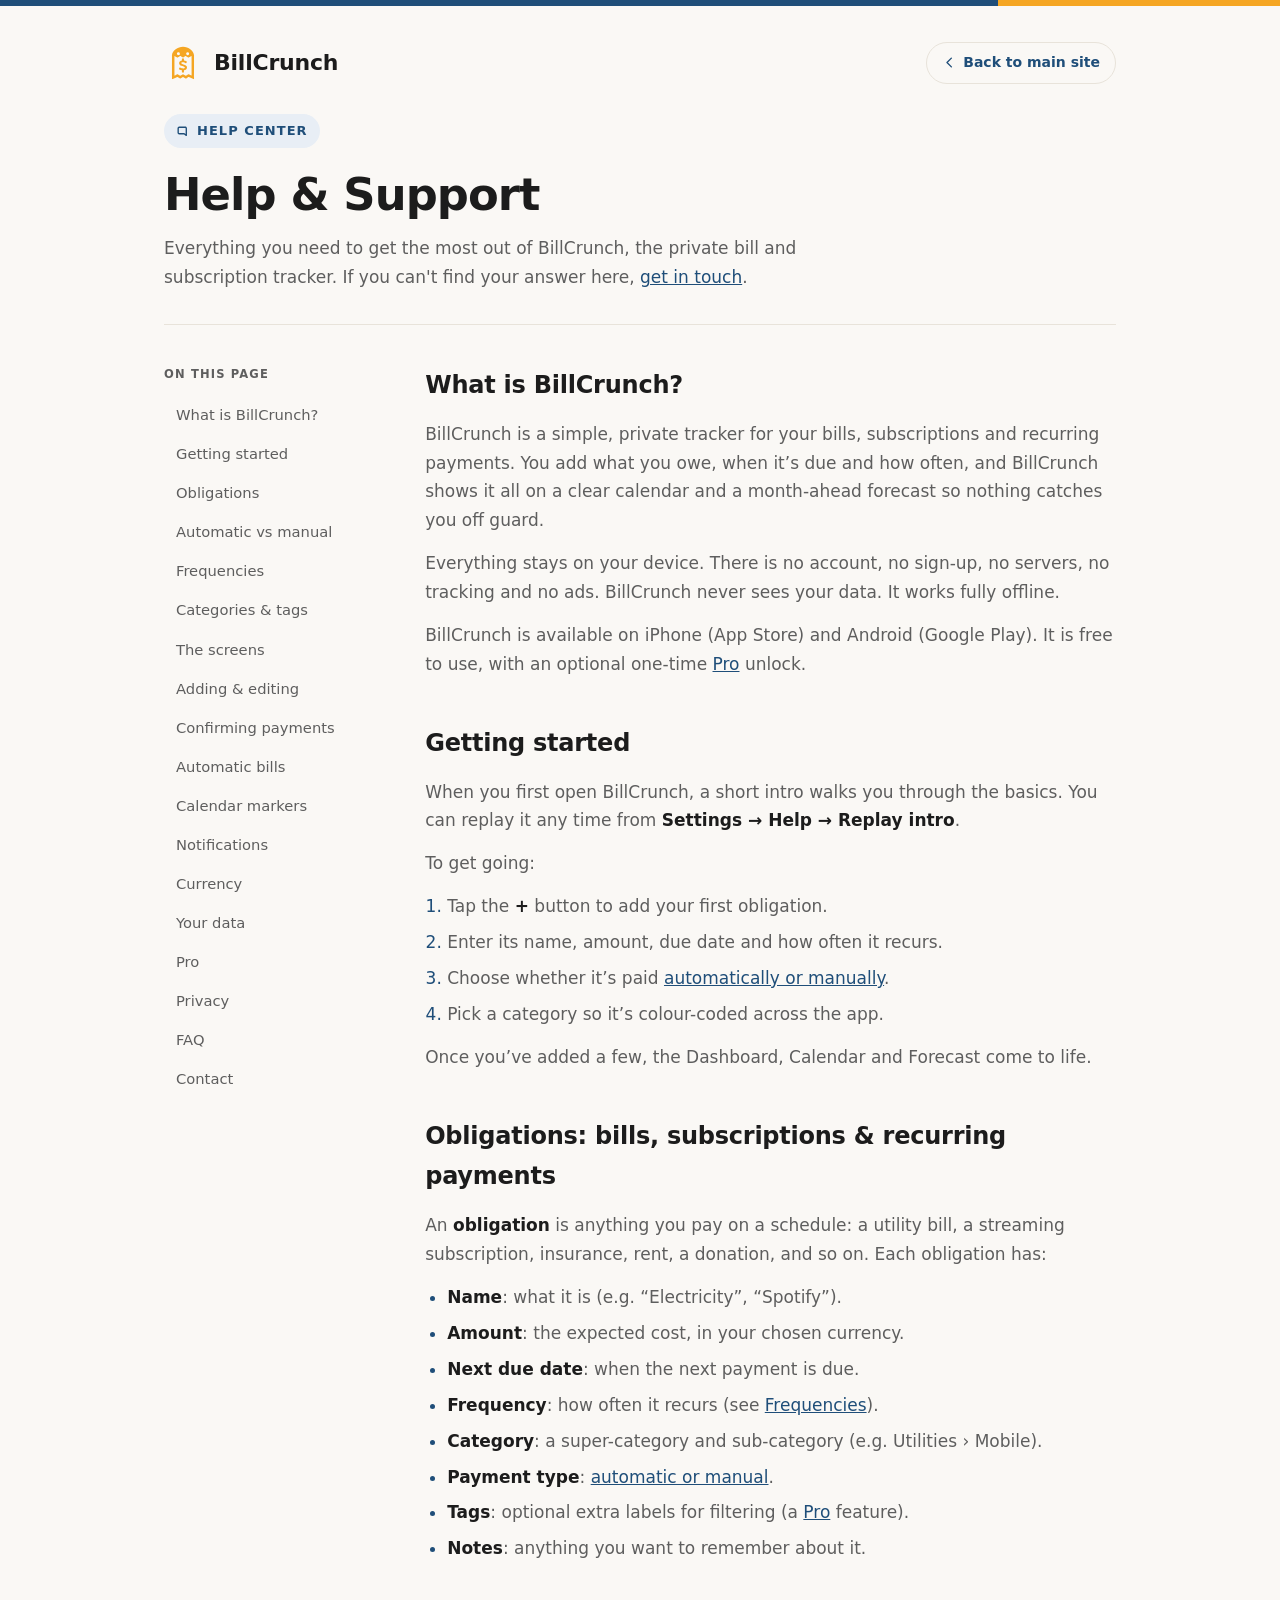
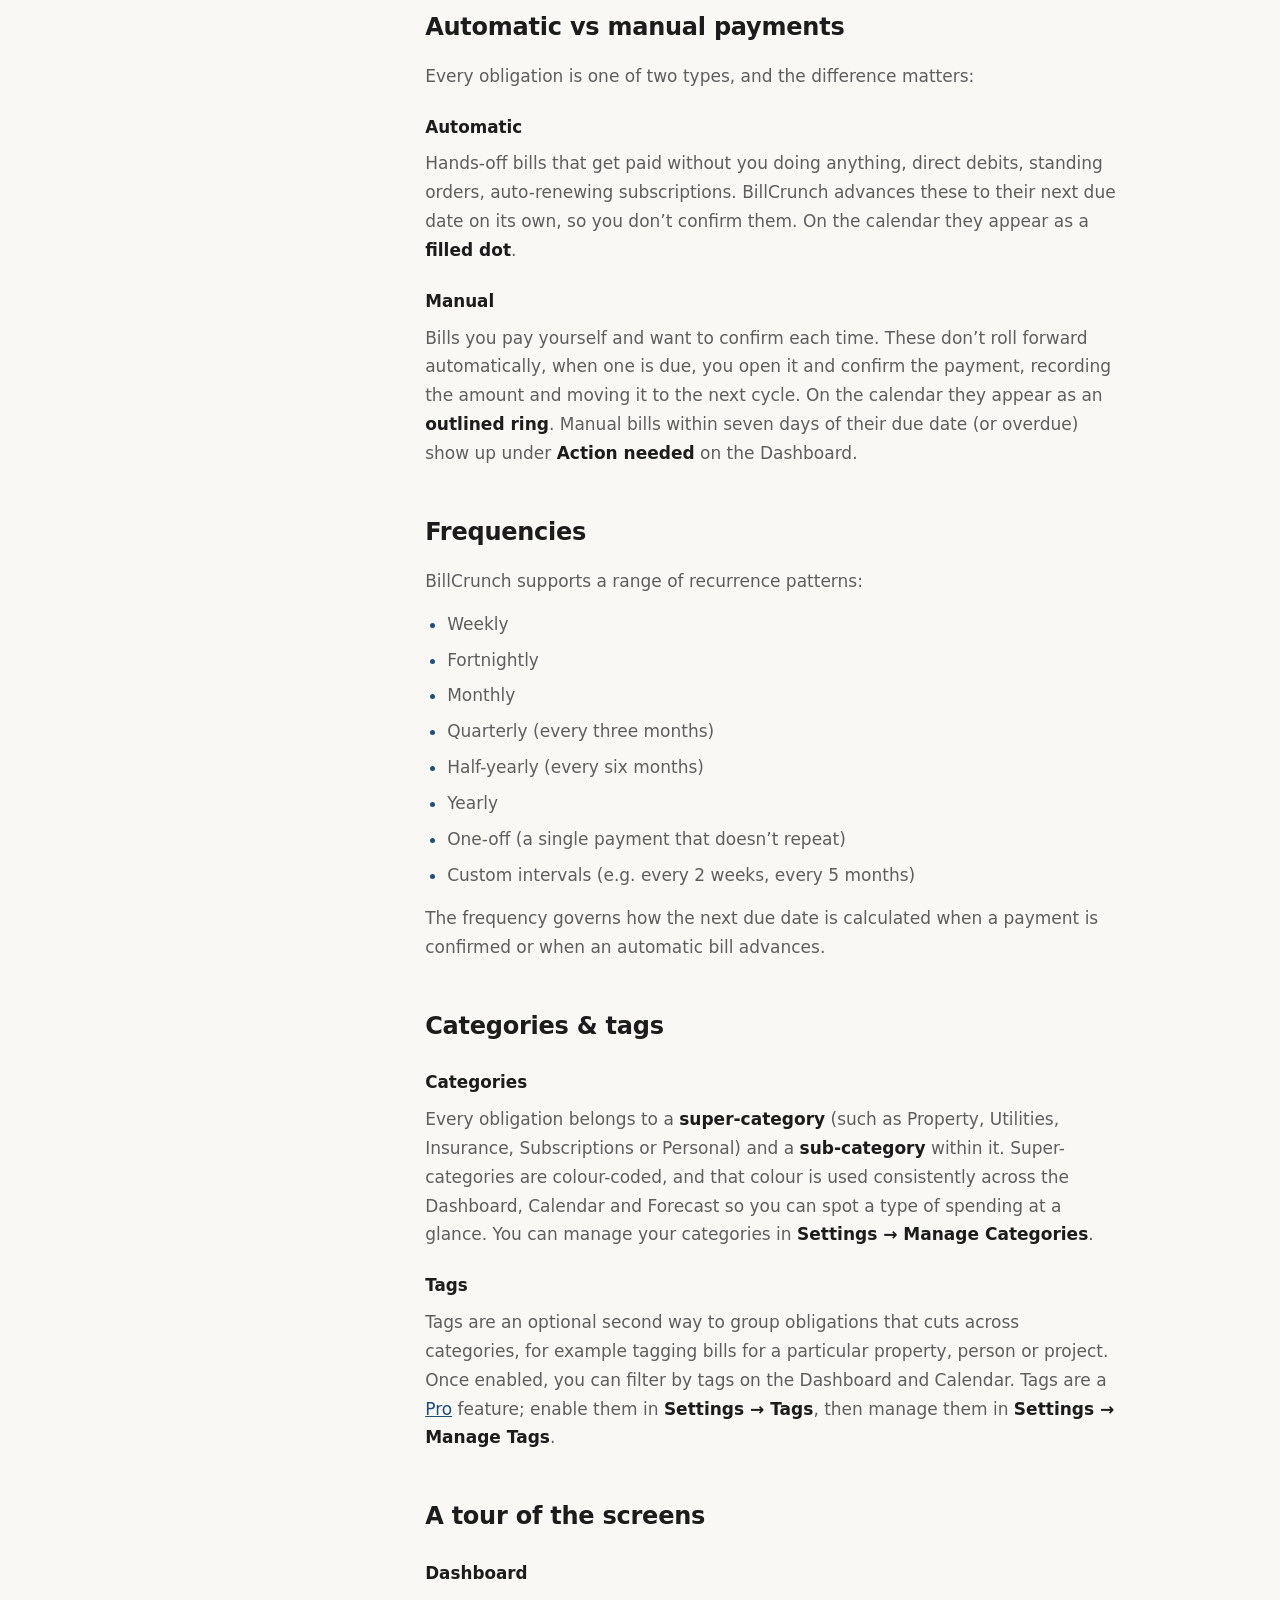
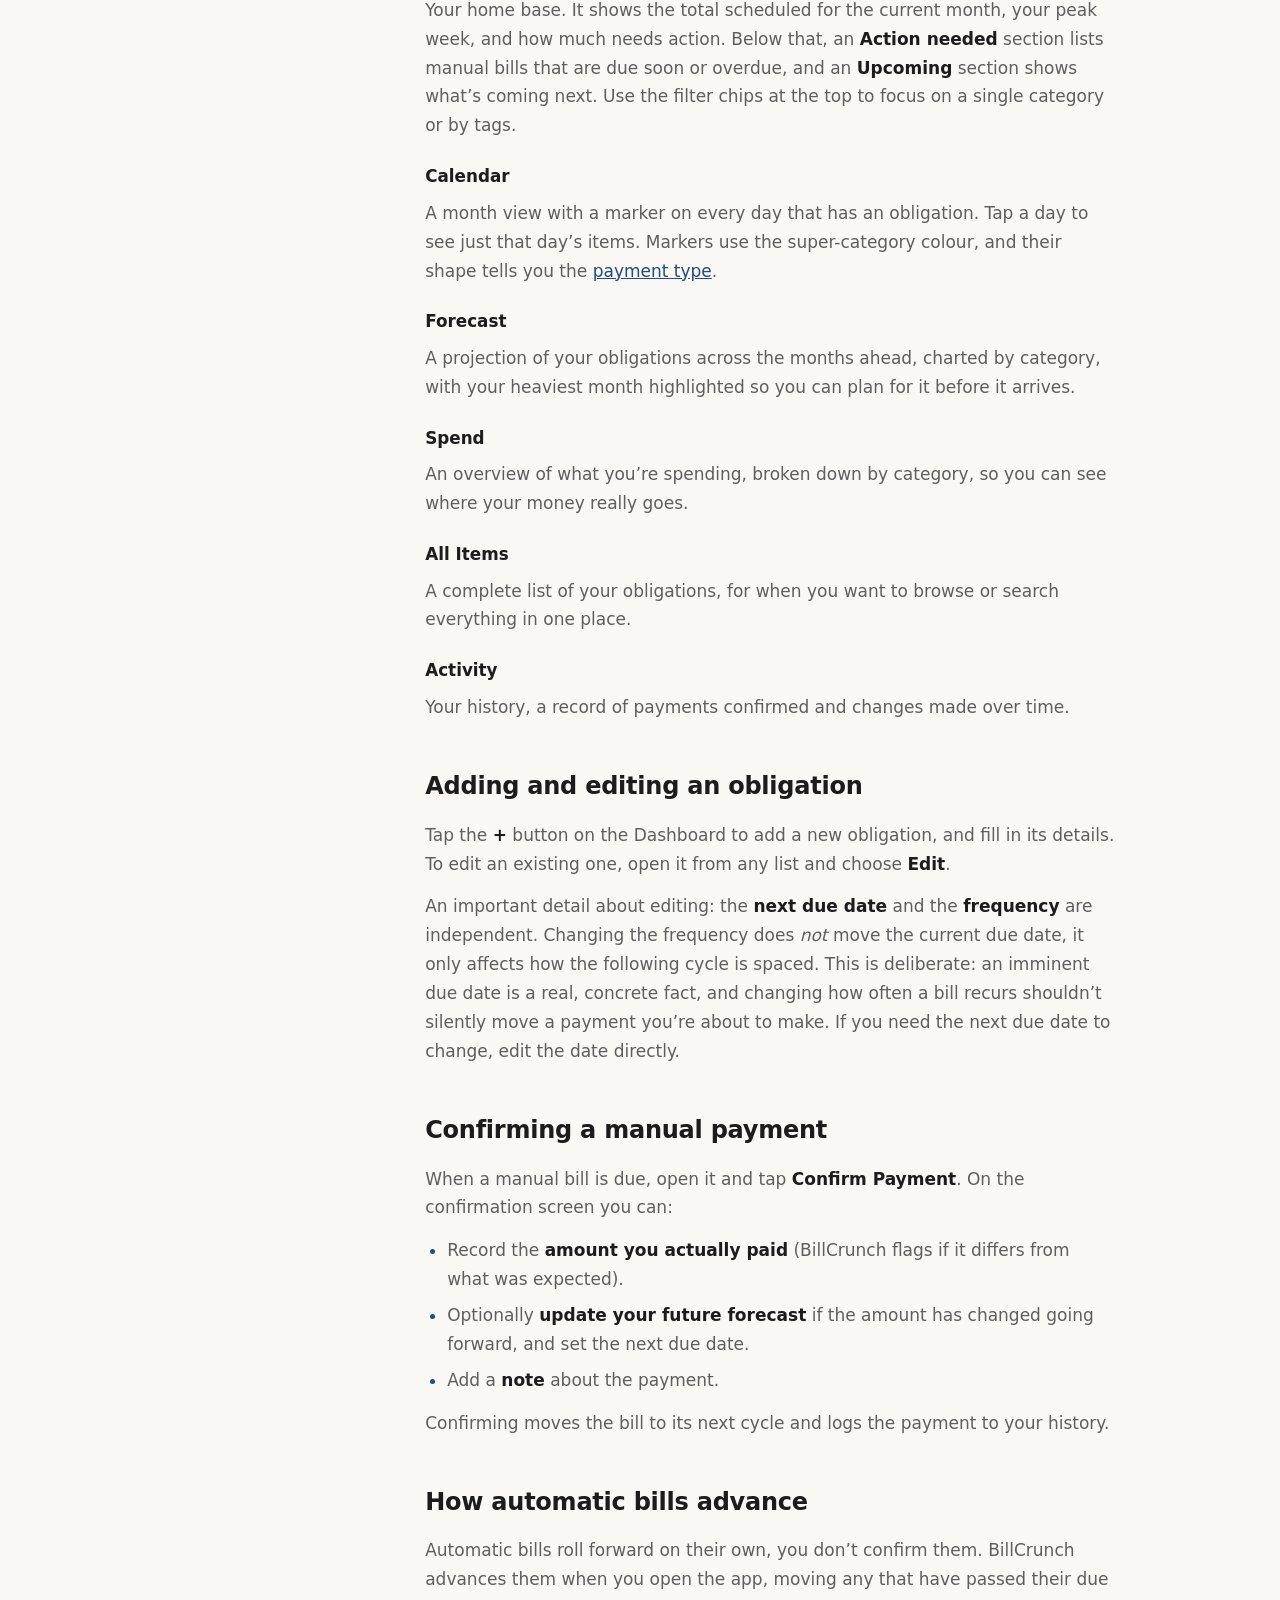
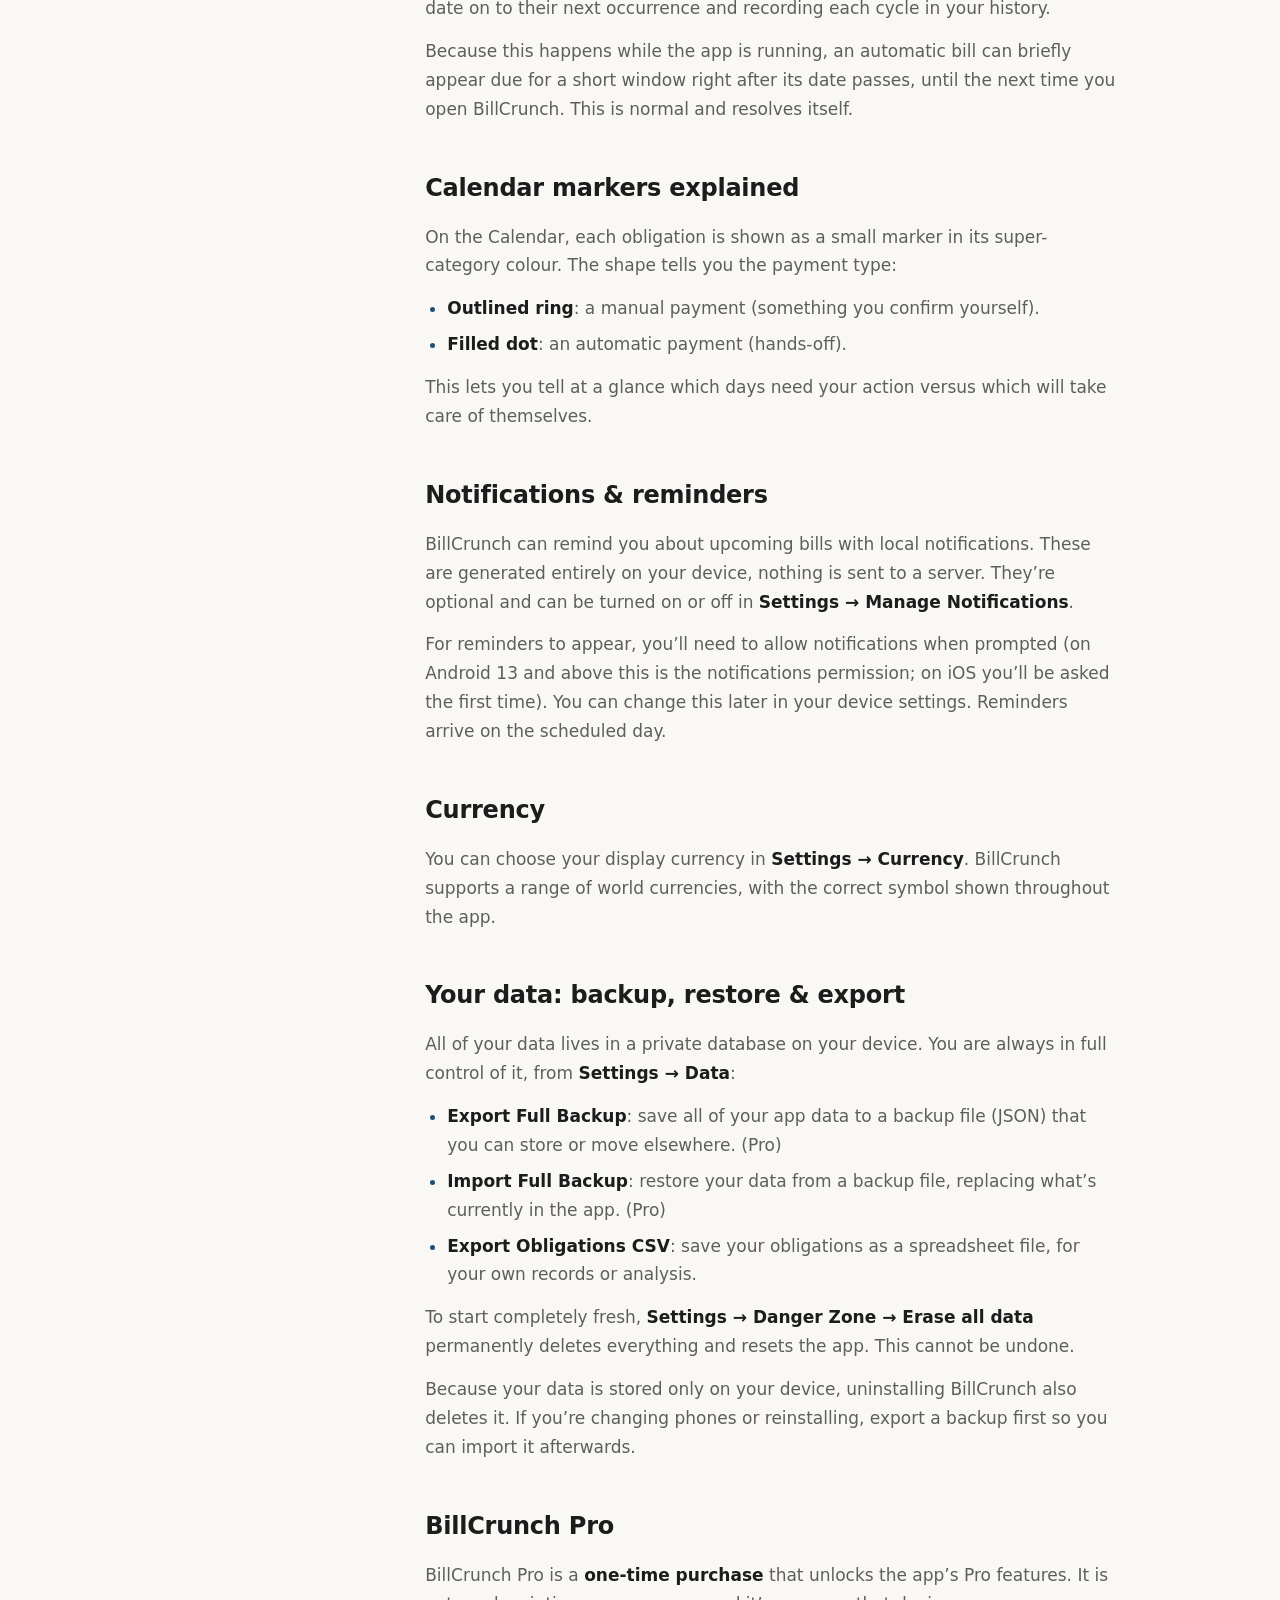
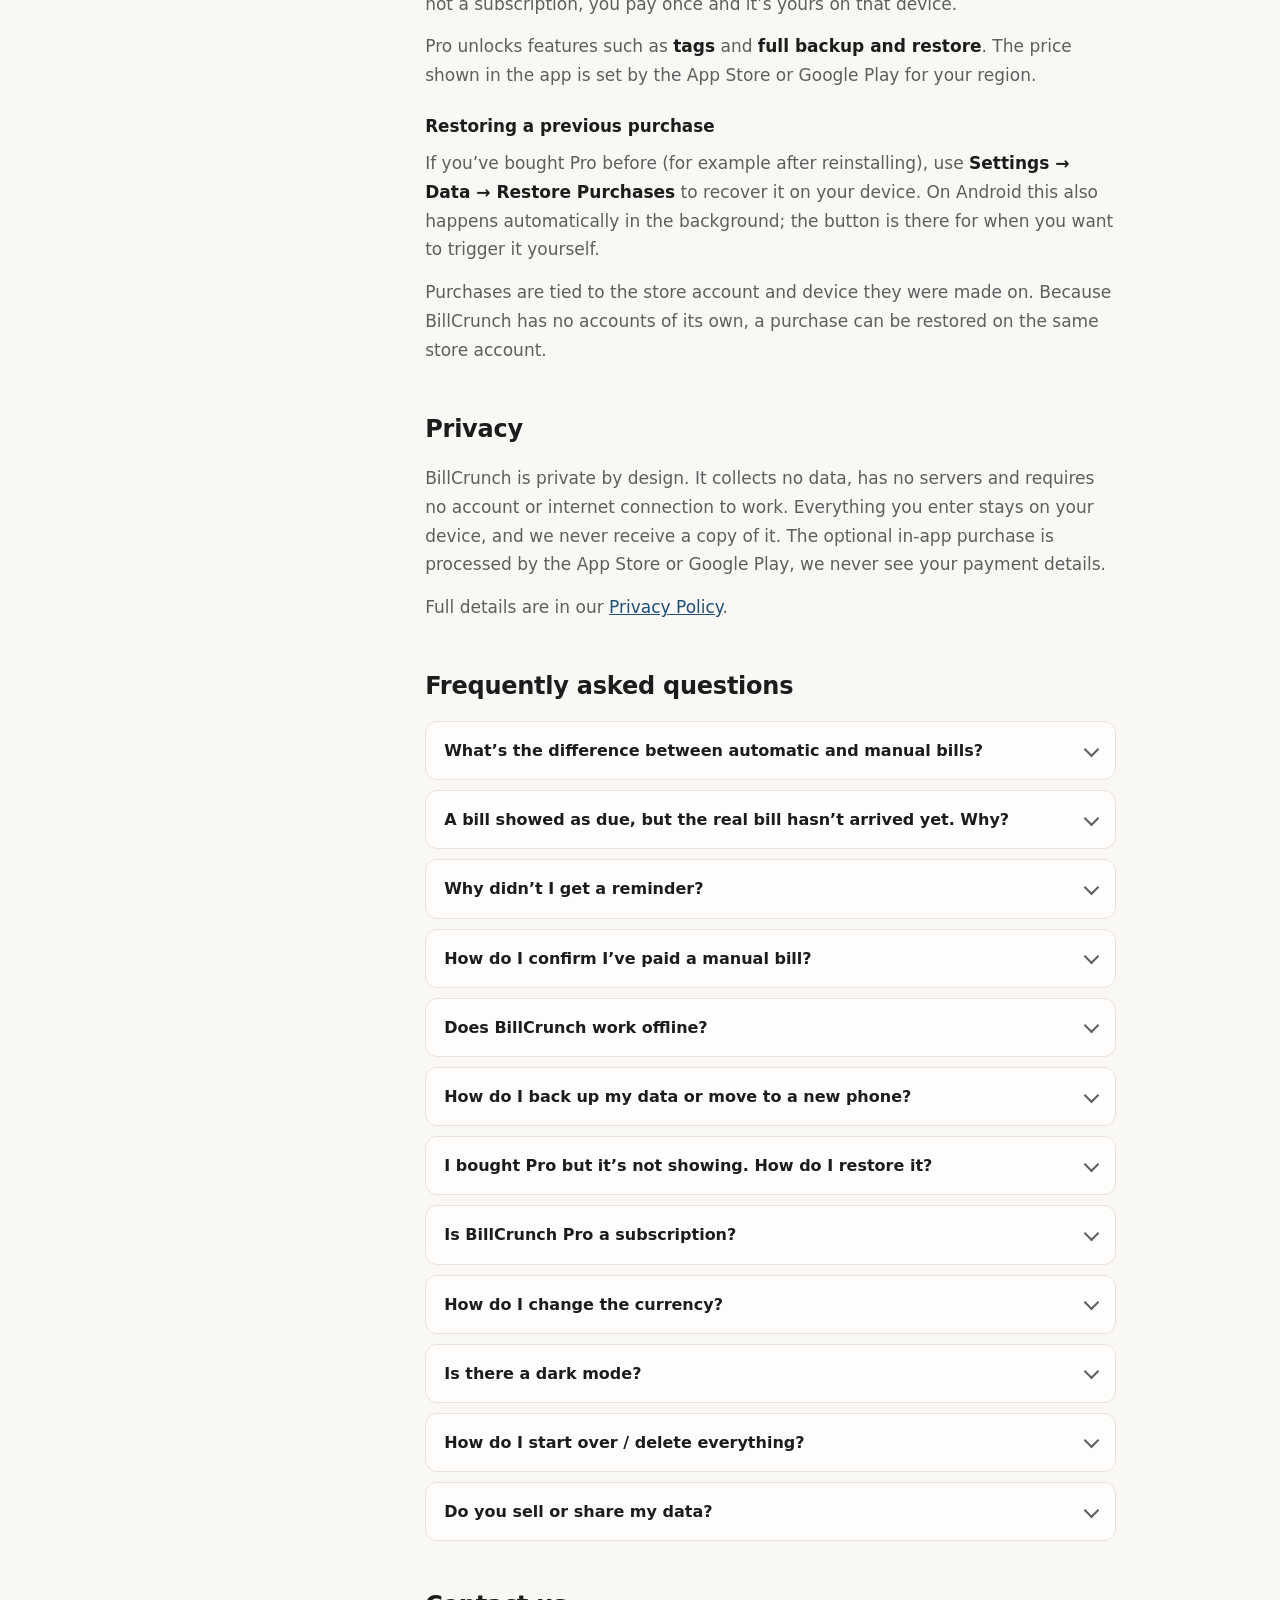
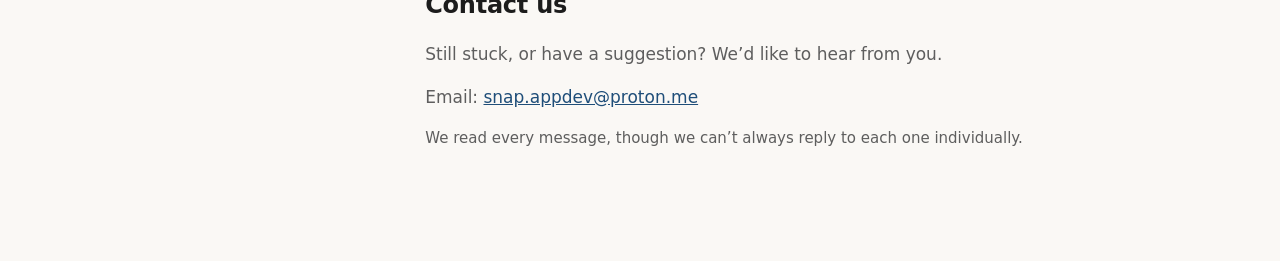
==== commit 993049cb: "Support v2 refactor(support): TOC-sidebar guide + FAQ accordion  - Replace all-accordion layout: 1" ====
--- a/support.html
+++ b/support.html
@@ -1,301 +1,246 @@
 <!DOCTYPE html>
 <html lang="en">
 <head>
-  <meta charset="UTF-8">
-  <meta name="viewport" content="width=device-width, initial-scale=1.0">
-  <title>Support — BillCrunch</title>
-  <meta name="description" content="BillCrunch support: backup and restore guides, FAQs, and contact information.">
-
-  <meta property="og:title"       content="Support — BillCrunch">
-  <meta property="og:description" content="Help with BillCrunch: backup, restore, export, reminders, and more.">
-  <meta property="og:url"         content="https://www.bill-crunch.com/support.html">
-  <meta property="og:type"        content="website">
-
-  <link rel="icon" href="assets/favicon.svg" type="image/svg+xml">
-  <link rel="stylesheet" href="styles.css">
-
-  <!-- Plausible analytics (uncomment with real domain when live) -->
-  <!-- <script defer data-domain="bill-crunch.com" src="https://plausible.io/js/script.js"></script> -->
+<meta charset="UTF-8">
+<meta name="viewport" content="width=device-width, initial-scale=1.0">
+<title>BillCrunch Support</title>
+<link rel="icon" type="image/svg+xml" href="data:image/svg+xml,%3Csvg%20xmlns%3D%27http%3A%2F%2Fwww.w3.org%2F2000%2Fsvg%27%20viewBox%3D%2761.3%20468.6%201024%201024%27%3E%3Cpath%20fill%3D%27%23F5A623%27%20d%3D%27M870.2%2C1366c1.5-110.8.1-592.3%2C0-597.1v-.2c-4.1-56.1-37.9-112.6-92.9-155-56.9-43.9-129.2-68-203.4-68s-141.2%2C24.4-198.4%2C66.9c-59.9%2C44.5-95.3%2C102.1-99.7%2C162.2h0c0%2C.1%2C0%2C628.4%2C0%2C628.4-.2%2C4.3%2C1.3%2C7.9%2C4.3%2C10.2%2C2%2C1.6%2C4.6%2C2.3%2C7.3%2C2.3s3.3-.3%2C5-.8h.2c0%2C0%2C128.9-58.8%2C128.9-58.8l4.7%2C1.4%2C68.5%2C41.5%2C9.3-1.1%2C67-41.6c1.4-.7%2C2.9-.7%2C4.3%2C0l66%2C40.3c6.6%2C4.2%2C11.2%2C2.1%2C16.1-.2%2C10.8-5%2C21.8-12.7%2C32.5-20.1%2C9.5-6.6%2C19.3-13.5%2C28.6-18.2%2C5.5-2.8%2C5.9-2.6%2C10.5-.6%2C1%2C.4%2C2.1.9%2C3.4%2C1.4%2C21.2%2C8.6%2C42.7%2C19%2C63.5%2C29.1%2C18.9%2C9.2%2C38.3%2C18.6%2C57.7%2C26.7h.1c3.2%2C1.2%2C10.8%2C1.7%2C14.2-1.7%2C2.3-2.3%2C3.1-8.6%2C2.5-39.3%2C0-3.5-.1-6.3%2C0-7.7M661.8%2C712.6c5.7-12.7%2C16.9-20.5%2C31.6-21.9%2C1.8-.2%2C3.5-.2%2C5.1-.2%2C24.2%2C0%2C37%2C17.5%2C39%2C35.8%2C2.1%2C19.3-8.3%2C40.4-32.1%2C43.2-16.9%2C2-30.9-3.2-39.4-14.6-8.6-11.7-10.3-28.6-4.2-42.3M463.9%2C767.3c-16.3%2C6.2-31.1%2C4-41.7-6.4-11.7-11.4-16.2-31-10.7-46.5%2C4.9-13.8%2C16.5-22.2%2C32.8-23.7%2C24.5-2.3%2C39.4%2C14%2C43.4%2C31%2C3.9%2C16.6-2%2C37.2-23.9%2C45.6M437.3%2C830.2c.8-.4%2C1.5-.8%2C2.3-1.2%2C9.7-4.9%2C19.3-11%2C28.6-17%2C9.3-6%2C19-12.2%2C28.4-16.9.7-.3%2C1.4-.7%2C2.1-1.1%2C3.6-1.9%2C5.1-2.6%2C7.1-1.4%2C9.4%2C5.2%2C18.8%2C11.5%2C27.9%2C17.5%2C9.6%2C6.4%2C19.6%2C13%2C29.6%2C18.4.6.3%2C1.2.6%2C1.7.9%2C6.6%2C3.7%2C8.6%2C4.1%2C16.5.4%2C9.5-4.4%2C19.3-11.4%2C28.8-18.1%2C9.8-6.9%2C19.9-14.1%2C29.3-18.2.5-.2.9-.4%2C1.3-.6%2C1.3-.6%2C2-.9%2C2.7-.9l68.6%2C40.6.3.2c6.9%2C3.1%2C13.9-.2%2C19.6-2.9.8-.4%2C1.7-.8%2C2.5-1.2%2C13.9-6.2%2C27.5-13.6%2C40.7-20.7%2C8.7-4.7%2C17.7-9.5%2C26.6-14%2C1-.5%2C1.8-.6%2C2.5-.5l.4%2C526.5c-.8.2-2%2C.2-4.2-.4-8.4-2.3-22.2-9.8-34.3-16.4-7.6-4.1-14.8-8-20.5-10.6-.8-.3-1.7-.8-2.8-1.3-10.1-4.7-19.6-8.9-24.3-8.5h-.7c0%2C0-.6.4-.6.4-14.6%2C7.5-28.8%2C16.4-42.6%2C25.1-7.8%2C4.9-15.8%2C9.9-23.8%2C14.6l-3.1.6-74.9-42-74.4%2C41.8c-16.6-7.7-32.5-17.8-47.8-27.5-5.9-3.7-12-7.6-18-11.3l-.5-.3c-7.5-3-15.4%2C1-21.9%2C4.2-1.4.7-2.8%2C1.4-4%2C1.9-12.1%2C5.4-24.1%2C11.4-35.7%2C17.2-8.8%2C4.4-17.9%2C8.9-27%2C13.2l-1-.3v-526.5c16.1%2C7.2%2C32.2%2C15.5%2C47.8%2C23.6%2C9.9%2C5.1%2C20.1%2C10.4%2C30.1%2C15.3%2C6.5%2C3.2%2C12.2.1%2C16.8-2.4%27%2F%3E%3Cpath%20fill%3D%27%23F5A623%27%20d%3D%27M473.8%2C1152.8c1.1.6%2C2.3%2C1.2%2C3.5%2C2%2C20.4%2C11.9%2C44.1%2C18.1%2C66.8%2C23.3.3%2C4.2%2C0%2C14.7-.2%2C22.7-.3%2C10.7-.6%2C20.7%2C0%2C24.5.7%2C5.5%2C2.8%2C7.6%2C8.4%2C8.4%2C3.7.5%2C10.4.7%2C17.3.7s15.5-.3%2C19.5-.7c2.4-.3%2C8.7-1%2C9.6-7.1l.5-47.3c48.5-9.2%2C74.9-29.8%2C80.7-62.8%2C11-63.1-45.4-81.8-90.6-96.8-7.3-2.4-14.1-4.7-20.6-7.1l-1.3-.5c-9.2-3.4-37.2-13.7-40.1-23.3-1.5-5-1.1-9.5%2C1.1-13.4%2C3.2-5.7%2C10.4-10.4%2C19.9-12.9%2C37-9.8%2C75.5%2C9%2C101.2%2C24l.3.2h.4c2.5.9%2C4.6.2%2C6-.2%2C5.1-1.5%2C8.7-8.8%2C14.2-20.6%2C2.5-5.5%2C5.2-11.2%2C7.1-13.3l.5-.5.2-.7c1.3-3.5%2C1.2-6.7-.4-9.1%2C0%2C0-1.6-2.3-18.7-11.4-17.5-9.3-37.9-16.3-60.4-20.7v-45.6c0-2-3.2-5.2-5.2-5.2h-43.1c-5.2%2C0-6.5%2C8.2-6.5%2C8.3-.5%2C3.5-.2%2C12.5%2C0%2C22%2C.2%2C7%2C.5%2C16.1.3%2C20.2-28.4%2C4.2-52.8%2C18.5-65.8%2C38.6-10.6%2C16.5-12.9%2C36-6.5%2C56.3%2C11.3%2C36.1%2C49.7%2C47.9%2C86.9%2C59.2%2C21.7%2C6.6%2C42.2%2C12.9%2C55.7%2C23.6%2C6.5%2C5.1%2C9.3%2C11.2%2C8.4%2C17.6-1.1%2C7.6-7.6%2C14.6-17%2C18.2-35.3%2C13.7-80.7-4-98.6-12.3-1.5-.7-3.4-1.9-5.5-3.1-7.3-4.5-18.2-11.3-24.2-2.3-2.8%2C4.3-10.6%2C22.1-12.3%2C27.3-4%2C12.3.7%2C15.5%2C8.5%2C19.8%27%2F%3E%3C%2Fsvg%3E">
+<style>
+  :root{--paper:#faf8f5;--card:#fffdfb;--ink:#1c1c1c;--ink-soft:#5e5e5e;--navy:#1f4e79;--navy-soft:#e8eef5;--gold:#f5a623;--rule:#e8e3da;--max:1000px}
+  *{box-sizing:border-box}
+  html{scroll-behavior:smooth}
+  body{margin:0;background:var(--paper);color:var(--ink);font-family:system-ui,-apple-system,"Segoe UI",Roboto,Helvetica,Arial,sans-serif;font-size:17px;line-height:1.7;-webkit-font-smoothing:antialiased}
+  .topbar{height:6px;width:100%;background:linear-gradient(90deg,var(--navy) 0 78%,var(--gold) 78% 100%)}
+  .wrap{max-width:var(--max);margin:0 auto;padding:0 24px 96px}
+  header{border-bottom:1px solid var(--rule);margin-bottom:40px;padding:36px 0 32px}
+  .topnav{display:flex;align-items:center;justify-content:space-between;gap:1rem;margin-bottom:30px}
+  .brand{display:inline-flex;align-items:center;gap:12px;text-decoration:none}
+  .brand .logo{height:38px;width:auto;display:block}
+  .brand .wordmark{font-size:22px;font-weight:700;letter-spacing:-.01em;color:var(--ink)}
+  .backlink{display:inline-flex;align-items:center;gap:6px;text-decoration:none;color:var(--navy);font-weight:600;font-size:14px;border:1px solid var(--rule);border-radius:999px;padding:8px 15px;white-space:nowrap;transition:background .15s ease,border-color .15s ease}
+  .backlink:hover{background:var(--navy-soft);border-color:#d5c9b8}
+  .backlink svg{width:15px;height:15px}
+  .badge{display:inline-flex;align-items:center;gap:8px;font-size:13px;letter-spacing:.08em;text-transform:uppercase;color:var(--navy);font-weight:600;background:var(--navy-soft);padding:6px 12px;border-radius:999px;margin-bottom:22px}
+  .badge svg{display:block}
+  h1{font-weight:700;font-size:clamp(2rem,6vw,2.8rem);line-height:1.12;margin:0 0 14px;letter-spacing:-.02em;color:var(--ink)}
+  .intro{color:var(--ink-soft);margin:0;max-width:62ch}.intro a{color:var(--navy)}
+  .support-layout{display:grid;grid-template-columns:210px 1fr;gap:clamp(2rem,4vw,3.5rem);align-items:start}
+  .toc{position:sticky;top:24px}
+  .toc-title{font-size:.72rem;letter-spacing:.1em;text-transform:uppercase;color:var(--ink-soft);font-weight:700;margin:0 0 12px}
+  .toc nav{display:flex;flex-direction:column;gap:2px}
+  .toc a{text-decoration:none;color:var(--ink-soft);font-size:.92rem;padding:6px 10px;border-radius:8px;border-left:2px solid transparent;transition:background .12s ease,color .12s ease}
+  .toc a:hover{color:var(--navy);background:var(--navy-soft);border-left-color:var(--gold)}
+  .support-content section{scroll-margin-top:20px}
+  .support-content h2{font-size:1.5rem;font-weight:700;color:var(--ink);margin:44px 0 14px;letter-spacing:-.01em}
+  .support-content section:first-child h2{margin-top:0}
+  .support-content h3{font-size:1.05rem;font-weight:600;color:var(--ink);margin:22px 0 8px}
+  .support-content p{margin:0 0 14px;color:var(--ink-soft)}
+  .support-content strong{color:var(--ink);font-weight:600}.support-content em{font-style:italic}
+  .support-content a{color:var(--navy)}
+  .support-content ul,.support-content ol{margin:0 0 14px;padding-left:22px;color:var(--ink-soft)}
+  .support-content li{margin-bottom:7px}.support-content li::marker{color:var(--navy)}
+  .support-content .muted{color:var(--ink-soft);font-size:15px}
+  .acc{border:1px solid var(--rule);border-radius:12px;background:var(--card);margin-bottom:10px;overflow:hidden}
+  .acc summary{cursor:pointer;list-style:none;padding:15px 18px;font-weight:600;font-size:1rem;color:var(--ink);display:flex;align-items:center;justify-content:space-between;gap:1rem}
+  .acc summary::-webkit-details-marker{display:none}
+  .acc summary::after{content:"";width:9px;height:9px;border-right:2px solid var(--ink-soft);border-bottom:2px solid var(--ink-soft);transform:rotate(45deg);transition:transform .2s ease;flex:none;margin-top:-3px}
+  .acc[open] summary::after{transform:rotate(-135deg)}
+  .acc-body{padding:2px 18px 16px;color:var(--ink-soft)}
+  .acc-body p{margin:0}.acc-body a{color:var(--navy)}.acc-body strong{color:var(--ink);font-weight:600}
+  @media (prefers-reduced-motion:reduce){html{scroll-behavior:auto}.acc summary::after{transition:none}}
+  @media (max-width:860px){
+    .support-layout{grid-template-columns:1fr;gap:1.25rem}
+    .toc{position:static;border:1px solid var(--rule);border-radius:12px;padding:14px 16px;background:var(--card)}
+    .toc nav{flex-flow:row wrap;gap:8px}
+    .toc a{border:1px solid var(--rule);border-radius:999px;padding:5px 12px;font-size:.85rem}
+    .support-content h2{margin-top:36px}
+  }
+</style>
 </head>
 <body>
-
-<a href="#main" class="skip-link">Skip to content</a>
-
-<!-- ── Header ─────────────────────────────────────────────── -->
-<header class="site-header inner-header" id="site-header" role="banner">
-  <div class="container">
-    <nav class="nav" aria-label="Main navigation">
-      <a href="index.html" class="nav__logo" aria-label="BillCrunch home">
-        <svg class="nav__logo-mark" viewBox="190 150 620 620" aria-hidden="true" color="var(--navy)">
-          <path fill="currentColor" d="M715,713c1-69.4,0-370.5,0-373.6v-.2c-2.8-35.7-26-71.6-63.6-98.4-38.8-27.7-88.1-43-138.8-43s-96.3,15.4-135.3,42.2c-41,28.2-65.2,64.7-68.3,103h0c0,0,0,393,0,393-.2,3.4,1.2,6.3,3.8,8.1,2.7,1.9,6.4,2.5,10.5,1.3l86.5-36.5,2.1.6,46.7,26.2,7.5-.8,45.6-26.2c.2-.1.5-.1.6,0l44.5,25.2c5.5,3.2,9.7,1.4,13,0,7.5-3.2,15-8,22.3-12.8,6.3-4.1,12.9-8.4,19.1-11.2q2.8-1.3,5.2-.3c.7.3,1.4.6,2.3.9,14.3,5.3,28.7,11.9,42.8,18.2,12.8,5.7,25.9,11.7,39.1,16.8h.1c1.1.4,2.9.7,4.7.7s5.4-.6,7.2-2.2c2.2-2.1,2.8-5.5,2.4-26.1,0-2.2,0-3.9,0-4.8ZM420.3,378l1.2,1.8c.5-.2.9-.5,1.4-.7,6.6-3.1,13.2-7,19.5-10.8,6.2-3.7,12.7-7.6,19-10.4.5-.2,1-.5,1.5-.7,2.2-1.1,2.4-1,2.7-.9,6.2,3.2,12.6,7.1,18.7,10.9,6.5,4,13.3,8.2,20.1,11.6l1.1.6c5.1,2.6,7.1,2.9,13.2.3,6.6-2.9,13.3-7.2,19.8-11.5,6.5-4.3,13.2-8.7,19.4-11.2.3-.1.7-.3,1-.4.1,0,.3-.1.5-.2l45.7,25,.3.2c5.6,2.3,11.1,0,15.1-1.8.6-.2,1.1-.5,1.6-.7,9.5-3.9,18.7-8.5,27.7-13,5.3-2.7,10.8-5.4,16.3-8l.3,324.1c-5.4-1.4-14.6-6-22.8-10.1-5.2-2.6-10-5-14-6.7-.5-.2-1.1-.5-1.8-.8-7.4-3.2-13.8-5.8-17.6-5.5h-.9c0,0-.8.5-.8.5-9.9,4.8-19.6,10.4-29,15.8-5.1,2.9-10.3,6-15.6,8.8l-.9.2-51-26.5-50.4,26.2c-10.7-4.7-21-10.8-31-16.6-3.8-2.2-8.1-4.7-12.2-7.1l-.7-.3c-6-2.2-12.1.6-16.7,2.7-.9.4-1.8.8-2.6,1.1-8.2,3.4-16.3,7.1-24.2,10.8-5.1,2.4-10.4,4.8-15.7,7.1v-323.3c9.7,4.2,19.5,8.8,29,13.4,6.7,3.2,13.5,6.5,20.3,9.6,5.4,2.5,10.3,0,13.5-1.5l-1.1-1.8h0Z"/>
-          <path fill="currentColor" d="M450.5,585.3c.7.4,1.4.8,2.2,1.2,12.8,7.4,27.6,11.3,41.8,14.6.2,2.6,0,9.2-.2,14.2-.2,6.7-.4,13,0,15.3.5,3.5,1.8,4.8,5.2,5.2,2.3.3,6.5.4,10.8.4s9.7-.2,12.2-.5c1.5-.2,5.4-.6,6-4.5l.3-29.6c30.3-5.8,46.9-18.6,50.5-39.3,6.9-39.5-28.4-51.2-56.7-60.5-4.5-1.5-8.8-2.9-12.9-4.4l-.8-.3c-5.8-2.1-23.3-8.6-25.1-14.5-.9-3.1-.7-5.9.7-8.4,2-3.6,6.5-6.5,12.4-8,23.2-6.1,47.2,5.6,63.3,15h.2c0,.1.2.2.2.2,1.5.5,2.9,0,3.7-.2,3.2-1,5.5-5.5,8.9-12.9,1.6-3.4,3.2-7,4.4-8.3l.3-.3.2-.4c.8-2.2.7-4.2-.2-5.7,0,0-1-1.5-11.7-7.1-11-5.8-23.7-10.2-37.8-13v-28.5c0-1.3-2-3.3-3.3-3.3h-26.9c-3.3,0-4,5.1-4,5.2-.3,2.2-.1,7.8,0,13.8.1,4.4.3,10.1.2,12.6-17.7,2.6-33,11.6-41.1,24.2-6.6,10.3-8.1,22.5-4.1,35.2,7.1,22.6,31.1,29.9,54.3,37,13.6,4.1,26.4,8,34.8,14.7,4,3.2,5.8,7,5.2,11-.7,4.8-4.8,9.1-10.6,11.4-22.1,8.6-50.5-2.5-61.7-7.7-.9-.4-2.1-1.2-3.4-2-4.5-2.8-11.4-7.1-15.1-1.4-1.8,2.7-6.6,13.8-7.7,17.1-2.5,7.7.4,9.7,5.3,12.4Z"/>
-        </svg>
-        BillCrunch
-      </a>
-
-      <ul class="nav__links" id="nav-links" role="list">
-        <li><a href="index.html#features">Features</a></li>
-        <li><a href="index.html#faq">FAQ</a></li>
-        <li><a href="privacy.html">Privacy</a></li>
-        <li><a href="terms.html">Terms</a></li>
-      </ul>
-
-      <!-- TODO: replace href with real Google Play listing URL -->
-      <a href="#" class="btn btn--primary nav__cta">Download</a>
-
-      <button class="nav__toggle" id="nav-toggle" aria-expanded="false" aria-controls="nav-links" aria-label="Toggle navigation">
-        <span></span><span></span><span></span>
-      </button>
-    </nav>
-  </div>
-</header>
-
-<!-- ── Inner hero ─────────────────────────────────────────── -->
-<div class="inner-hero">
-  <div class="container">
-    <p class="section-eyebrow">Help centre</p>
-    <h1>Support</h1>
-    <p style="color:var(--muted); font-size:1.0625rem; margin-top:.5rem;">Guides, FAQs, and ways to get in touch.</p>
+<div class="topbar"></div>
+<div class="wrap">
+  <header>
+    <div class="topnav">
+      <a class="brand" href="/" aria-label="Back to BillCrunch home"><svg class="logo" viewBox="61.3 468.6 1024 1024" xmlns="http://www.w3.org/2000/svg" role="img" aria-label="BillCrunch logo">
+        <path fill="#F5A623" d="M870.2,1366c1.5-110.8.1-592.3,0-597.1v-.2c-4.1-56.1-37.9-112.6-92.9-155-56.9-43.9-129.2-68-203.4-68s-141.2,24.4-198.4,66.9c-59.9,44.5-95.3,102.1-99.7,162.2h0c0,.1,0,628.4,0,628.4-.2,4.3,1.3,7.9,4.3,10.2,2,1.6,4.6,2.3,7.3,2.3s3.3-.3,5-.8h.2c0,0,128.9-58.8,128.9-58.8l4.7,1.4,68.5,41.5,9.3-1.1,67-41.6c1.4-.7,2.9-.7,4.3,0l66,40.3c6.6,4.2,11.2,2.1,16.1-.2,10.8-5,21.8-12.7,32.5-20.1,9.5-6.6,19.3-13.5,28.6-18.2,5.5-2.8,5.9-2.6,10.5-.6,1,.4,2.1.9,3.4,1.4,21.2,8.6,42.7,19,63.5,29.1,18.9,9.2,38.3,18.6,57.7,26.7h.1c3.2,1.2,10.8,1.7,14.2-1.7,2.3-2.3,3.1-8.6,2.5-39.3,0-3.5-.1-6.3,0-7.7M661.8,712.6c5.7-12.7,16.9-20.5,31.6-21.9,1.8-.2,3.5-.2,5.1-.2,24.2,0,37,17.5,39,35.8,2.1,19.3-8.3,40.4-32.1,43.2-16.9,2-30.9-3.2-39.4-14.6-8.6-11.7-10.3-28.6-4.2-42.3M463.9,767.3c-16.3,6.2-31.1,4-41.7-6.4-11.7-11.4-16.2-31-10.7-46.5,4.9-13.8,16.5-22.2,32.8-23.7,24.5-2.3,39.4,14,43.4,31,3.9,16.6-2,37.2-23.9,45.6M437.3,830.2c.8-.4,1.5-.8,2.3-1.2,9.7-4.9,19.3-11,28.6-17,9.3-6,19-12.2,28.4-16.9.7-.3,1.4-.7,2.1-1.1,3.6-1.9,5.1-2.6,7.1-1.4,9.4,5.2,18.8,11.5,27.9,17.5,9.6,6.4,19.6,13,29.6,18.4.6.3,1.2.6,1.7.9,6.6,3.7,8.6,4.1,16.5.4,9.5-4.4,19.3-11.4,28.8-18.1,9.8-6.9,19.9-14.1,29.3-18.2.5-.2.9-.4,1.3-.6,1.3-.6,2-.9,2.7-.9l68.6,40.6.3.2c6.9,3.1,13.9-.2,19.6-2.9.8-.4,1.7-.8,2.5-1.2,13.9-6.2,27.5-13.6,40.7-20.7,8.7-4.7,17.7-9.5,26.6-14,1-.5,1.8-.6,2.5-.5l.4,526.5c-.8.2-2,.2-4.2-.4-8.4-2.3-22.2-9.8-34.3-16.4-7.6-4.1-14.8-8-20.5-10.6-.8-.3-1.7-.8-2.8-1.3-10.1-4.7-19.6-8.9-24.3-8.5h-.7c0,0-.6.4-.6.4-14.6,7.5-28.8,16.4-42.6,25.1-7.8,4.9-15.8,9.9-23.8,14.6l-3.1.6-74.9-42-74.4,41.8c-16.6-7.7-32.5-17.8-47.8-27.5-5.9-3.7-12-7.6-18-11.3l-.5-.3c-7.5-3-15.4,1-21.9,4.2-1.4.7-2.8,1.4-4,1.9-12.1,5.4-24.1,11.4-35.7,17.2-8.8,4.4-17.9,8.9-27,13.2l-1-.3v-526.5c16.1,7.2,32.2,15.5,47.8,23.6,9.9,5.1,20.1,10.4,30.1,15.3,6.5,3.2,12.2.1,16.8-2.4"/>
+        <path fill="#F5A623" d="M473.8,1152.8c1.1.6,2.3,1.2,3.5,2,20.4,11.9,44.1,18.1,66.8,23.3.3,4.2,0,14.7-.2,22.7-.3,10.7-.6,20.7,0,24.5.7,5.5,2.8,7.6,8.4,8.4,3.7.5,10.4.7,17.3.7s15.5-.3,19.5-.7c2.4-.3,8.7-1,9.6-7.1l.5-47.3c48.5-9.2,74.9-29.8,80.7-62.8,11-63.1-45.4-81.8-90.6-96.8-7.3-2.4-14.1-4.7-20.6-7.1l-1.3-.5c-9.2-3.4-37.2-13.7-40.1-23.3-1.5-5-1.1-9.5,1.1-13.4,3.2-5.7,10.4-10.4,19.9-12.9,37-9.8,75.5,9,101.2,24l.3.2h.4c2.5.9,4.6.2,6-.2,5.1-1.5,8.7-8.8,14.2-20.6,2.5-5.5,5.2-11.2,7.1-13.3l.5-.5.2-.7c1.3-3.5,1.2-6.7-.4-9.1,0,0-1.6-2.3-18.7-11.4-17.5-9.3-37.9-16.3-60.4-20.7v-45.6c0-2-3.2-5.2-5.2-5.2h-43.1c-5.2,0-6.5,8.2-6.5,8.3-.5,3.5-.2,12.5,0,22,.2,7,.5,16.1.3,20.2-28.4,4.2-52.8,18.5-65.8,38.6-10.6,16.5-12.9,36-6.5,56.3,11.3,36.1,49.7,47.9,86.9,59.2,21.7,6.6,42.2,12.9,55.7,23.6,6.5,5.1,9.3,11.2,8.4,17.6-1.1,7.6-7.6,14.6-17,18.2-35.3,13.7-80.7-4-98.6-12.3-1.5-.7-3.4-1.9-5.5-3.1-7.3-4.5-18.2-11.3-24.2-2.3-2.8,4.3-10.6,22.1-12.3,27.3-4,12.3.7,15.5,8.5,19.8"/>
+      </svg><span class="wordmark">BillCrunch</span></a>
+      <a class="backlink" href="/"><svg viewBox="0 0 24 24" fill="none" stroke="currentColor" stroke-width="2.2" stroke-linecap="round" stroke-linejoin="round" aria-hidden="true"><path d="M15 5l-7 7 7 7"/></svg>Back to main site</a>
+    </div>
+    <span class="badge"><svg width="13" height="13" viewBox="0 0 24 24" fill="none" stroke="currentColor" stroke-width="2.5" stroke-linecap="round" stroke-linejoin="round" aria-hidden="true"><path d="M18 6H6a2 2 0 0 0-2 2v8a2 2 0 0 0 2 2h9l4 3V8a2 2 0 0 0-2-2z"/></svg>Help center</span>
+    <h1>Help &amp; Support</h1>
+    <p class="intro">Everything you need to get the most out of BillCrunch, the private bill and subscription tracker. If you can't find your answer here, <a href="#contact">get in touch</a>.</p>
+  </header>
+  <div class="support-layout">
+    <aside class="toc">
+      <p class="toc-title">On this page</p>
+      <nav>
+        <a href="#what-is">What is BillCrunch?</a>
+        <a href="#getting-started">Getting started</a>
+        <a href="#obligations">Obligations</a>
+        <a href="#automatic-manual">Automatic vs manual</a>
+        <a href="#frequencies">Frequencies</a>
+        <a href="#categories-tags">Categories & tags</a>
+        <a href="#screens">The screens</a>
+        <a href="#adding">Adding & editing</a>
+        <a href="#confirming">Confirming payments</a>
+        <a href="#automatic-bills">Automatic bills</a>
+        <a href="#calendar-markers">Calendar markers</a>
+        <a href="#notifications">Notifications</a>
+        <a href="#currency">Currency</a>
+        <a href="#data">Your data</a>
+        <a href="#pro">Pro</a>
+        <a href="#privacy">Privacy</a>
+        <a href="#faq">FAQ</a>
+        <a href="#contact">Contact</a>
+      </nav>
+    </aside>
+    <main class="support-content">
+      <section id="what-is"><h2>What is BillCrunch?</h2>
+        <p>BillCrunch is a simple, private tracker for your bills, subscriptions and recurring payments. You add what you owe, when it’s due and how often, and BillCrunch shows it all on a clear calendar and a month-ahead forecast so nothing catches you off guard.</p>
+  <p>Everything stays on your device. There is no account, no sign-up, no servers, no tracking and no ads. BillCrunch never sees your data. It works fully offline.</p>
+  <p>BillCrunch is available on iPhone (App Store) and Android (Google Play). It is free to use, with an optional one-time <a href="#pro">Pro</a> unlock.</p>
+      </section>
+      <section id="getting-started"><h2>Getting started</h2>
+        <p>When you first open BillCrunch, a short intro walks you through the basics. You can replay it any time from <strong>Settings &rarr; Help &rarr; Replay intro</strong>.</p>
+  <p>To get going:</p>
+  <ol>
+    <li>Tap the <strong>+</strong> button to add your first obligation.</li>
+    <li>Enter its name, amount, due date and how often it recurs.</li>
+    <li>Choose whether it’s paid <a href="#automatic-manual">automatically or manually</a>.</li>
+    <li>Pick a category so it’s colour-coded across the app.</li>
+  </ol>
+  <p>Once you’ve added a few, the Dashboard, Calendar and Forecast come to life.</p>
+      </section>
+      <section id="obligations"><h2>Obligations: bills, subscriptions &amp; recurring payments</h2>
+        <p>An <strong>obligation</strong> is anything you pay on a schedule: a utility bill, a streaming subscription, insurance, rent, a donation, and so on. Each obligation has:</p>
+  <ul>
+    <li><strong>Name</strong>: what it is (e.g. “Electricity”, “Spotify”).</li>
+    <li><strong>Amount</strong>: the expected cost, in your chosen currency.</li>
+    <li><strong>Next due date</strong>: when the next payment is due.</li>
+    <li><strong>Frequency</strong>: how often it recurs (see <a href="#frequencies">Frequencies</a>).</li>
+    <li><strong>Category</strong>: a super-category and sub-category (e.g. Utilities &rsaquo; Mobile).</li>
+    <li><strong>Payment type</strong>: <a href="#automatic-manual">automatic or manual</a>.</li>
+    <li><strong>Tags</strong>: optional extra labels for filtering (a <a href="#pro">Pro</a> feature).</li>
+    <li><strong>Notes</strong>: anything you want to remember about it.</li>
+  </ul>
+      </section>
+      <section id="automatic-manual"><h2>Automatic vs manual payments</h2>
+        <p>Every obligation is one of two types, and the difference matters:</p>
+  <h3>Automatic</h3>
+  <p>Hands-off bills that get paid without you doing anything, direct debits, standing orders, auto-renewing subscriptions. BillCrunch advances these to their next due date on its own, so you don’t confirm them. On the calendar they appear as a <strong>filled dot</strong>.</p>
+  <h3>Manual</h3>
+  <p>Bills you pay yourself and want to confirm each time. These don’t roll forward automatically, when one is due, you open it and confirm the payment, recording the amount and moving it to the next cycle. On the calendar they appear as an <strong>outlined ring</strong>. Manual bills within seven days of their due date (or overdue) show up under <strong>Action needed</strong> on the Dashboard.</p>
+      </section>
+      <section id="frequencies"><h2>Frequencies</h2>
+        <p>BillCrunch supports a range of recurrence patterns:</p>
+  <ul>
+    <li>Weekly</li>
+    <li>Fortnightly</li>
+    <li>Monthly</li>
+    <li>Quarterly (every three months)</li>
+    <li>Half-yearly (every six months)</li>
+    <li>Yearly</li>
+    <li>One-off (a single payment that doesn’t repeat)</li>
+    <li>Custom intervals (e.g. every 2 weeks, every 5 months)</li>
+  </ul>
+  <p>The frequency governs how the next due date is calculated when a payment is confirmed or when an automatic bill advances.</p>
+      </section>
+      <section id="categories-tags"><h2>Categories &amp; tags</h2>
+        <h3>Categories</h3>
+  <p>Every obligation belongs to a <strong>super-category</strong> (such as Property, Utilities, Insurance, Subscriptions or Personal) and a <strong>sub-category</strong> within it. Super-categories are colour-coded, and that colour is used consistently across the Dashboard, Calendar and Forecast so you can spot a type of spending at a glance. You can manage your categories in <strong>Settings &rarr; Manage Categories</strong>.</p>
+  <h3>Tags</h3>
+  <p>Tags are an optional second way to group obligations that cuts across categories, for example tagging bills for a particular property, person or project. Once enabled, you can filter by tags on the Dashboard and Calendar. Tags are a <a href="#pro">Pro</a> feature; enable them in <strong>Settings &rarr; Tags</strong>, then manage them in <strong>Settings &rarr; Manage Tags</strong>.</p>
+      </section>
+      <section id="screens"><h2>A tour of the screens</h2>
+        <h3>Dashboard</h3>
+  <p>Your home base. It shows the total scheduled for the current month, your peak week, and how much needs action. Below that, an <strong>Action needed</strong> section lists manual bills that are due soon or overdue, and an <strong>Upcoming</strong> section shows what’s coming next. Use the filter chips at the top to focus on a single category or by tags.</p>
+  <h3>Calendar</h3>
+  <p>A month view with a marker on every day that has an obligation. Tap a day to see just that day’s items. Markers use the super-category colour, and their shape tells you the <a href="#calendar-markers">payment type</a>.</p>
+  <h3>Forecast</h3>
+  <p>A projection of your obligations across the months ahead, charted by category, with your heaviest month highlighted so you can plan for it before it arrives.</p>
+  <h3>Spend</h3>
+  <p>An overview of what you’re spending, broken down by category, so you can see where your money really goes.</p>
+  <h3>All Items</h3>
+  <p>A complete list of your obligations, for when you want to browse or search everything in one place.</p>
+  <h3>Activity</h3>
+  <p>Your history, a record of payments confirmed and changes made over time.</p>
+      </section>
+      <section id="adding"><h2>Adding and editing an obligation</h2>
+        <p>Tap the <strong>+</strong> button on the Dashboard to add a new obligation, and fill in its details. To edit an existing one, open it from any list and choose <strong>Edit</strong>.</p>
+  <p>An important detail about editing: the <strong>next due date</strong> and the <strong>frequency</strong> are independent. Changing the frequency does <em>not</em> move the current due date, it only affects how the following cycle is spaced. This is deliberate: an imminent due date is a real, concrete fact, and changing how often a bill recurs shouldn’t silently move a payment you’re about to make. If you need the next due date to change, edit the date directly.</p>
+      </section>
+      <section id="confirming"><h2>Confirming a manual payment</h2>
+        <p>When a manual bill is due, open it and tap <strong>Confirm Payment</strong>. On the confirmation screen you can:</p>
+  <ul>
+    <li>Record the <strong>amount you actually paid</strong> (BillCrunch flags if it differs from what was expected).</li>
+    <li>Optionally <strong>update your future forecast</strong> if the amount has changed going forward, and set the next due date.</li>
+    <li>Add a <strong>note</strong> about the payment.</li>
+  </ul>
+  <p>Confirming moves the bill to its next cycle and logs the payment to your history.</p>
+      </section>
+      <section id="automatic-bills"><h2>How automatic bills advance</h2>
+        <p>Automatic bills roll forward on their own, you don’t confirm them. BillCrunch advances them when you open the app, moving any that have passed their due date on to their next occurrence and recording each cycle in your history.</p>
+  <p>Because this happens while the app is running, an automatic bill can briefly appear due for a short window right after its date passes, until the next time you open BillCrunch. This is normal and resolves itself.</p>
+      </section>
+      <section id="calendar-markers"><h2>Calendar markers explained</h2>
+        <p>On the Calendar, each obligation is shown as a small marker in its super-category colour. The shape tells you the payment type:</p>
+  <ul>
+    <li><strong>Outlined ring</strong>: a manual payment (something you confirm yourself).</li>
+    <li><strong>Filled dot</strong>: an automatic payment (hands-off).</li>
+  </ul>
+  <p>This lets you tell at a glance which days need your action versus which will take care of themselves.</p>
+      </section>
+      <section id="notifications"><h2>Notifications &amp; reminders</h2>
+        <p>BillCrunch can remind you about upcoming bills with local notifications. These are generated entirely on your device, nothing is sent to a server. They’re optional and can be turned on or off in <strong>Settings &rarr; Manage Notifications</strong>.</p>
+  <p>For reminders to appear, you’ll need to allow notifications when prompted (on Android 13 and above this is the notifications permission; on iOS you’ll be asked the first time). You can change this later in your device settings. Reminders arrive on the scheduled day.</p>
+      </section>
+      <section id="currency"><h2>Currency</h2>
+        <p>You can choose your display currency in <strong>Settings &rarr; Currency</strong>. BillCrunch supports a range of world currencies, with the correct symbol shown throughout the app.</p>
+      </section>
+      <section id="data"><h2>Your data: backup, restore &amp; export</h2>
+        <p>All of your data lives in a private database on your device. You are always in full control of it, from <strong>Settings &rarr; Data</strong>:</p>
+  <ul>
+    <li><strong>Export Full Backup</strong>: save all of your app data to a backup file (JSON) that you can store or move elsewhere. (Pro)</li>
+    <li><strong>Import Full Backup</strong>: restore your data from a backup file, replacing what’s currently in the app. (Pro)</li>
+    <li><strong>Export Obligations CSV</strong>: save your obligations as a spreadsheet file, for your own records or analysis.</li>
+  </ul>
+  <p>To start completely fresh, <strong>Settings &rarr; Danger Zone &rarr; Erase all data</strong> permanently deletes everything and resets the app. This cannot be undone.</p>
+  <p>Because your data is stored only on your device, uninstalling BillCrunch also deletes it. If you’re changing phones or reinstalling, export a backup first so you can import it afterwards.</p>
+      </section>
+      <section id="pro"><h2>BillCrunch Pro</h2>
+        <p>BillCrunch Pro is a <strong>one-time purchase</strong> that unlocks the app’s Pro features. It is not a subscription, you pay once and it’s yours on that device.</p>
+  <p>Pro unlocks features such as <strong>tags</strong> and <strong>full backup and restore</strong>. The price shown in the app is set by the App Store or Google Play for your region.</p>
+  <h3>Restoring a previous purchase</h3>
+  <p>If you’ve bought Pro before (for example after reinstalling), use <strong>Settings &rarr; Data &rarr; Restore Purchases</strong> to recover it on your device. On Android this also happens automatically in the background; the button is there for when you want to trigger it yourself.</p>
+  <p>Purchases are tied to the store account and device they were made on. Because BillCrunch has no accounts of its own, a purchase can be restored on the same store account.</p>
+      </section>
+      <section id="privacy"><h2>Privacy</h2>
+        <p>BillCrunch is private by design. It collects no data, has no servers and requires no account or internet connection to work. Everything you enter stays on your device, and we never receive a copy of it. The optional in-app purchase is processed by the App Store or Google Play, we never see your payment details.</p>
+  <p>Full details are in our <a href="https://privacy.bill-crunch.com/">Privacy Policy</a>.</p>
+      </section>
+      <section id="faq"><h2>Frequently asked questions</h2>
+          <details class="acc"><summary>What’s the difference between automatic and manual bills?</summary><div class="acc-body"><p>Automatic bills are paid without your involvement (like direct debits) and advance on their own. Manual bills are ones you pay yourself and confirm each time. See <a href="#automatic-manual">Automatic vs manual</a>.</p></div></details>
+          <details class="acc"><summary>A bill showed as due, but the real bill hasn’t arrived yet. Why?</summary><div class="acc-body"><p>For bills whose date or amount you don’t know until they arrive, the due date is a prediction based on the schedule you set. If it’s wrong, just open the obligation and edit the next due date to when it’s actually due. The due date is always the thing you control.</p></div></details>
+          <details class="acc"><summary>Why didn’t I get a reminder?</summary><div class="acc-body"><p>Check that notifications are enabled in <strong>Settings &rarr; Manage Notifications</strong>, and that you’ve allowed notifications for BillCrunch in your device’s system settings. Reminders are generated on your device, so they only appear when the relevant permission is granted.</p></div></details>
+          <details class="acc"><summary>How do I confirm I’ve paid a manual bill?</summary><div class="acc-body"><p>Open the bill and tap <strong>Confirm Payment</strong>. See <a href="#confirming">Confirming a manual payment</a>.</p></div></details>
+          <details class="acc"><summary>Does BillCrunch work offline?</summary><div class="acc-body"><p>Yes. BillCrunch needs no internet connection to function, everything runs on your device.</p></div></details>
+          <details class="acc"><summary>How do I back up my data or move to a new phone?</summary><div class="acc-body"><p>Use <strong>Settings &rarr; Data &rarr; Export Full Backup</strong> to save a backup file, then <strong>Import Full Backup</strong> on the new device. Since data is stored only on your device, always export a backup before uninstalling or switching phones.</p></div></details>
+          <details class="acc"><summary>I bought Pro but it’s not showing. How do I restore it?</summary><div class="acc-body"><p>Go to <strong>Settings &rarr; Data &rarr; Restore Purchases</strong>, signed in to the same store account you bought it with.</p></div></details>
+          <details class="acc"><summary>Is BillCrunch Pro a subscription?</summary><div class="acc-body"><p>No. Pro is a single one-time purchase, with no recurring charge.</p></div></details>
+          <details class="acc"><summary>How do I change the currency?</summary><div class="acc-body"><p>In <strong>Settings &rarr; Currency</strong>, choose your preferred currency.</p></div></details>
+          <details class="acc"><summary>Is there a dark mode?</summary><div class="acc-body"><p>A dark mode is planned. You’ll see it noted as “Coming soon” in Settings until it’s available.</p></div></details>
+          <details class="acc"><summary>How do I start over / delete everything?</summary><div class="acc-body"><p>Use <strong>Settings &rarr; Danger Zone &rarr; Erase all data</strong>. This permanently deletes all obligations, history, tags and custom categories and resets the app. It cannot be undone.</p></div></details>
+          <details class="acc"><summary>Do you sell or share my data?</summary><div class="acc-body"><p>No. BillCrunch collects nothing and has no servers, so there is nothing to sell or share. See <a href="#privacy">Privacy</a>.</p></div></details>
+      </section>
+      <section id="contact"><h2>Contact us</h2>
+        <p>Still stuck, or have a suggestion? We’d like to hear from you.</p>
+  <p>Email: <a href="mailto:snap.appdev@proton.me">snap.appdev@proton.me</a></p>
+  <p class="muted">We read every message, though we can’t always reply to each one individually.</p>
+      </section>
+    </main>
   </div>
 </div>
-
-<!-- ── Main ───────────────────────────────────────────────── -->
-<main id="main">
-  <div class="container">
-
-    <!-- Quick-help cards -->
-    <section class="support-cards" aria-label="Support topics">
-
-      <a href="#backup" class="support-card">
-        <div class="support-card__icon" aria-hidden="true">
-          <svg viewBox="0 0 24 24" fill="none" stroke="currentColor" stroke-width="2" stroke-linecap="round" stroke-linejoin="round"><path d="M21 15v4a2 2 0 0 1-2 2H5a2 2 0 0 1-2-2v-4"/><polyline points="17 8 12 3 7 8"/><line x1="12" y1="3" x2="12" y2="15"/></svg>
-        </div>
-        <h3>Backup &amp; Restore</h3>
-        <p>How to export a full backup and restore it on a new device.</p>
-      </a>
-
-      <a href="#reminders" class="support-card">
-        <div class="support-card__icon" aria-hidden="true">
-          <svg viewBox="0 0 24 24" fill="none" stroke="currentColor" stroke-width="2" stroke-linecap="round" stroke-linejoin="round"><path d="M18 8A6 6 0 0 0 6 8c0 7-3 9-3 9h18s-3-2-3-9"/><path d="M13.73 21a2 2 0 0 1-3.46 0"/></svg>
-        </div>
-        <h3>Reminders</h3>
-        <p>Setting up payment alerts and configuring lead days.</p>
-      </a>
-
-      <a href="#currencies" class="support-card">
-        <div class="support-card__icon" aria-hidden="true">
-          <svg viewBox="0 0 24 24" fill="none" stroke="currentColor" stroke-width="2" stroke-linecap="round" stroke-linejoin="round"><circle cx="12" cy="12" r="10"/><line x1="1" y1="12" x2="23" y2="12"/><path d="M12 2a15.3 15.3 0 0 1 4 10 15.3 15.3 0 0 1-4 10 15.3 15.3 0 0 1-4-10 15.3 15.3 0 0 1 4-10z"/></svg>
-        </div>
-        <h3>Currencies</h3>
-        <p>Supported currency symbols and multi-currency display.</p>
-      </a>
-
-      <a href="#faq" class="support-card">
-        <div class="support-card__icon" aria-hidden="true">
-          <svg viewBox="0 0 24 24" fill="none" stroke="currentColor" stroke-width="2" stroke-linecap="round" stroke-linejoin="round"><circle cx="12" cy="12" r="10"/><path d="M9.09 9a3 3 0 0 1 5.83 1c0 2-3 3-3 3"/><line x1="12" y1="17" x2="12.01" y2="17"/></svg>
-        </div>
-        <h3>FAQs</h3>
-        <p>Common questions about cadences, categories, export, and more.</p>
-      </a>
-
-      <a href="#contact" class="support-card">
-        <div class="support-card__icon" aria-hidden="true">
-          <svg viewBox="0 0 24 24" fill="none" stroke="currentColor" stroke-width="2" stroke-linecap="round" stroke-linejoin="round"><path d="M4 4h16c1.1 0 2 .9 2 2v12c0 1.1-.9 2-2 2H4c-1.1 0-2-.9-2-2V6c0-1.1.9-2 2-2z"/><polyline points="22,6 12,13 2,6"/></svg>
-        </div>
-        <h3>Contact</h3>
-        <p>Get in touch if you have a question or want to report a bug.</p>
-      </a>
-
-      <a href="index.html#get-the-app" class="support-card">
-        <div class="support-card__icon" aria-hidden="true">
-          <svg viewBox="0 0 24 24" fill="none" stroke="currentColor" stroke-width="2" stroke-linecap="round" stroke-linejoin="round"><rect x="5" y="2" width="14" height="20" rx="2" ry="2"/><line x1="12" y1="18" x2="12.01" y2="18"/></svg>
-        </div>
-        <h3>Get the app</h3>
-        <p>Download BillCrunch from Google Play. Free to start.</p>
-      </a>
-
-    </section>
-
-    <article class="prose-page prose-page--flush-top">
-
-      <!-- Backup -->
-      <h2 id="backup">Backup &amp; Restore</h2>
-
-      <h3>Creating a backup</h3>
-      <p>BillCrunch stores all data locally on your device. To move your data to a new device, or keep a safe copy, use the built-in JSON backup:</p>
-      <ol>
-        <li>Open BillCrunch and tap the <strong>Settings</strong> icon.</li>
-        <li>Tap <strong>Backup &amp; Restore</strong>.</li>
-        <li>Tap <strong>Export backup</strong>. A file picker will appear.</li>
-        <li>Choose where to save the <code>.json</code> file. Your device's Downloads folder or a local folder are good choices.</li>
-      </ol>
-      <div class="callout">
-        The backup file contains all your bills, payment history, categories, and settings in plain JSON. Keep it somewhere safe. BillCrunch has no copy of it.
-      </div>
-
-      <h3>Restoring a backup</h3>
-      <ol>
-        <li>Install BillCrunch on the new device (or after a factory reset).</li>
-        <li>Open the app, go to <strong>Settings</strong>, then <strong>Backup &amp; Restore</strong>.</li>
-        <li>Tap <strong>Restore from backup</strong> and select your <code>.json</code> file.</li>
-        <li>Confirm the restore. The app will replace all current data with the backup contents.</li>
-      </ol>
-
-      <h3>CSV export</h3>
-      <p>To export your bill or payment data for use in a spreadsheet:</p>
-      <ol>
-        <li>Go to <strong>Settings</strong> and tap <strong>Export CSV</strong>.</li>
-        <li>Choose a destination and save the file.</li>
-      </ol>
-      <p>The CSV file can be opened in any spreadsheet application such as Google Sheets, Excel, or Numbers.</p>
-
-      <h3>Factory reset</h3>
-      <p>To wipe all data from the app, go to <strong>Settings</strong> and tap <strong>Factory reset</strong>. This permanently deletes everything stored by BillCrunch on your device. Make a backup first if you want to keep your data.</p>
-
-      <!-- Reminders -->
-      <h2 id="reminders">Reminders</h2>
-
-      <h3>Setting up notifications</h3>
-      <p>BillCrunch uses local notifications, generated on your device. No push notification service or external server is involved.</p>
-      <ol>
-        <li>When adding or editing a bill, toggle <strong>Reminders</strong> on.</li>
-        <li>Enter one or more lead days. For example, entering <code>7</code> and <code>1</code> will notify you 7 days before and 1 day before the due date.</li>
-        <li>Grant notification permission if prompted. You can also grant it from your device's app settings.</li>
-      </ol>
-
-      <h3>Confirm payment from a notification</h3>
-      <p>Tap the notification to open the Confirm Payment screen directly. Log the amount paid. If it differs from the expected amount, you can choose to update the next bill cycle or keep the original amount.</p>
-
-      <h3>Notifications not appearing</h3>
-      <ul>
-        <li>Check that notification permission is enabled for BillCrunch in your device's Settings, then Apps, then BillCrunch, then Notifications.</li>
-        <li>Ensure the due date on the bill is in the future.</li>
-        <li>If you recently restored a backup, re-enable reminders on each bill to reschedule them.</li>
-      </ul>
-
-      <!-- Currencies -->
-      <h2 id="currencies">Currencies</h2>
-      <p>BillCrunch supports 15 currency symbols. Select a currency per bill. No conversion is performed; amounts are displayed as-is with the chosen symbol.</p>
-      <ul>
-        <li>USD ($), GBP (&pound;), EUR (&euro;), AUD (A$), CAD (C$)</li>
-        <li>JPY (&yen;), CHF (Fr), INR (&#x20B9;), NZD (NZ$), SGD (S$)</li>
-        <li>HKD (HK$), KRW (&#x20A9;), BRL (R$), MXN (MX$), ZAR (R)</li>
-      </ul>
-      <p>To change the currency on an existing bill, tap the bill to open its detail view, then tap <strong>Edit</strong>.</p>
-
-      <!-- FAQ -->
-      <h2 id="faq">Frequently asked questions</h2>
-
-      <div class="faq-list" style="margin-top:var(--space-md);">
-
-        <details class="faq-item">
-          <summary>How do I add a bill with an irregular cadence?</summary>
-          <div class="faq-body">
-            <p>When adding a bill, choose <strong>Custom</strong> from the cadence options. Enter the number of units and select Days, Weeks, or Months. For example, "every 5 weeks" or "every 3 months".</p>
-          </div>
-        </details>
-
-        <details class="faq-item">
-          <summary>Can I add sub-categories?</summary>
-          <div class="faq-body">
-            <p>Yes. Under each of the six main categories (Property, Subscriptions, Utilities, Insurance, Vehicle, Personal) you can add, rename, or remove sub-categories. Go to <strong>Settings</strong>, then <strong>Categories</strong> to manage them.</p>
-          </div>
-        </details>
-
-        <details class="faq-item">
-          <summary>What is a tag and how is it different from a category?</summary>
-          <div class="faq-body">
-            <p>Categories are the primary grouping (the six defaults). Tags are optional free-form labels you can add to any bill as a secondary filter. For example, you might tag several bills as "Business" to view them separately from personal expenses.</p>
-          </div>
-        </details>
-
-        <details class="faq-item">
-          <summary>My payment was different from expected. What should I enter?</summary>
-          <div class="faq-body">
-            <p>In the Confirm Payment screen, enter the amount you actually paid. BillCrunch will record the variance. You can then choose whether to update the expected amount for future cycles or leave it as-is.</p>
-          </div>
-        </details>
-
-        <details class="faq-item">
-          <summary>Can I use the calendar view to see upcoming bills?</summary>
-          <div class="faq-body">
-            <p>Yes. The Calendar tab shows all due dates across the month. Tap a date to see which bills are due on that day.</p>
-          </div>
-        </details>
-
-        <details class="faq-item">
-          <summary>How do I mark a one-off bill as paid without creating a next cycle?</summary>
-          <div class="faq-body">
-            <p>When you confirm payment for a one-off bill, BillCrunch records it in history and marks it as complete. No next cycle is created. The bill will appear in your history but will no longer appear in the dashboard or forecast.</p>
-          </div>
-        </details>
-
-        <details class="faq-item">
-          <summary>Is there a dark mode?</summary>
-          <div class="faq-body">
-            <p>BillCrunch follows your device's system appearance setting. If your device is set to dark mode, the app will display in dark mode automatically.</p>
-          </div>
-        </details>
-
-      </div>
-
-      <!-- Contact -->
-      <h2 id="contact">Contact</h2>
-
-      <div class="callout callout--blue">
-        <strong>Google Play reviews:</strong> Feedback through the Play Store is read. If you rate the app, mentioning what you would like to see improved is very helpful.
-      </div>
-
-      <p>For bug reports, feature requests, or other questions, email <a href="mailto:support@bill-crunch.com">support@bill-crunch.com</a>.</p>
-      <p>Please include:</p>
-      <ul>
-        <li>Your Android version (Settings, About phone)</li>
-        <li>The BillCrunch version (Settings, About in the app)</li>
-        <li>A description of what you were doing when the issue occurred</li>
-        <li>Steps to reproduce it, if you can</li>
-      </ul>
-      <p>We aim to respond within a few business days.</p>
-
-      <hr class="divider">
-      <p class="prose-footnote">For privacy questions, see the <a href="privacy.html">Privacy Policy</a>. For terms, see the <a href="terms.html">Terms of Use</a>.</p>
-
-    </article>
-  </div>
-</main>
-
-<!-- ── Slim footer ─────────────────────────────────────────── -->
-<footer class="inner-footer" role="contentinfo">
-  <div class="container">
-    <div class="inner-footer__inner">
-      <p>&copy; <span class="footer-year"></span> BillCrunch</p>
-      <nav class="inner-footer__links" aria-label="Footer navigation">
-        <a href="index.html">Home</a>
-        <a href="privacy.html">Privacy</a>
-        <a href="terms.html">Terms</a>
-        <a href="support.html" aria-current="page">Support</a>
-      </nav>
-    </div>
-  </div>
-</footer>
-
-<script>
-  const header = document.getElementById('site-header');
-  window.addEventListener('scroll', () => {
-    header.classList.toggle('scrolled', window.scrollY > 8);
-  }, { passive: true });
-
-  const toggle = document.getElementById('nav-toggle');
-  const links  = document.getElementById('nav-links');
-  toggle.addEventListener('click', () => {
-    const open = toggle.getAttribute('aria-expanded') === 'true';
-    toggle.setAttribute('aria-expanded', String(!open));
-    links.classList.toggle('is-open', !open);
-  });
-
-  document.querySelectorAll('.footer-year').forEach(el => {
-    el.textContent = new Date().getFullYear();
-  });
-</script>
-
 </body>
 </html>
